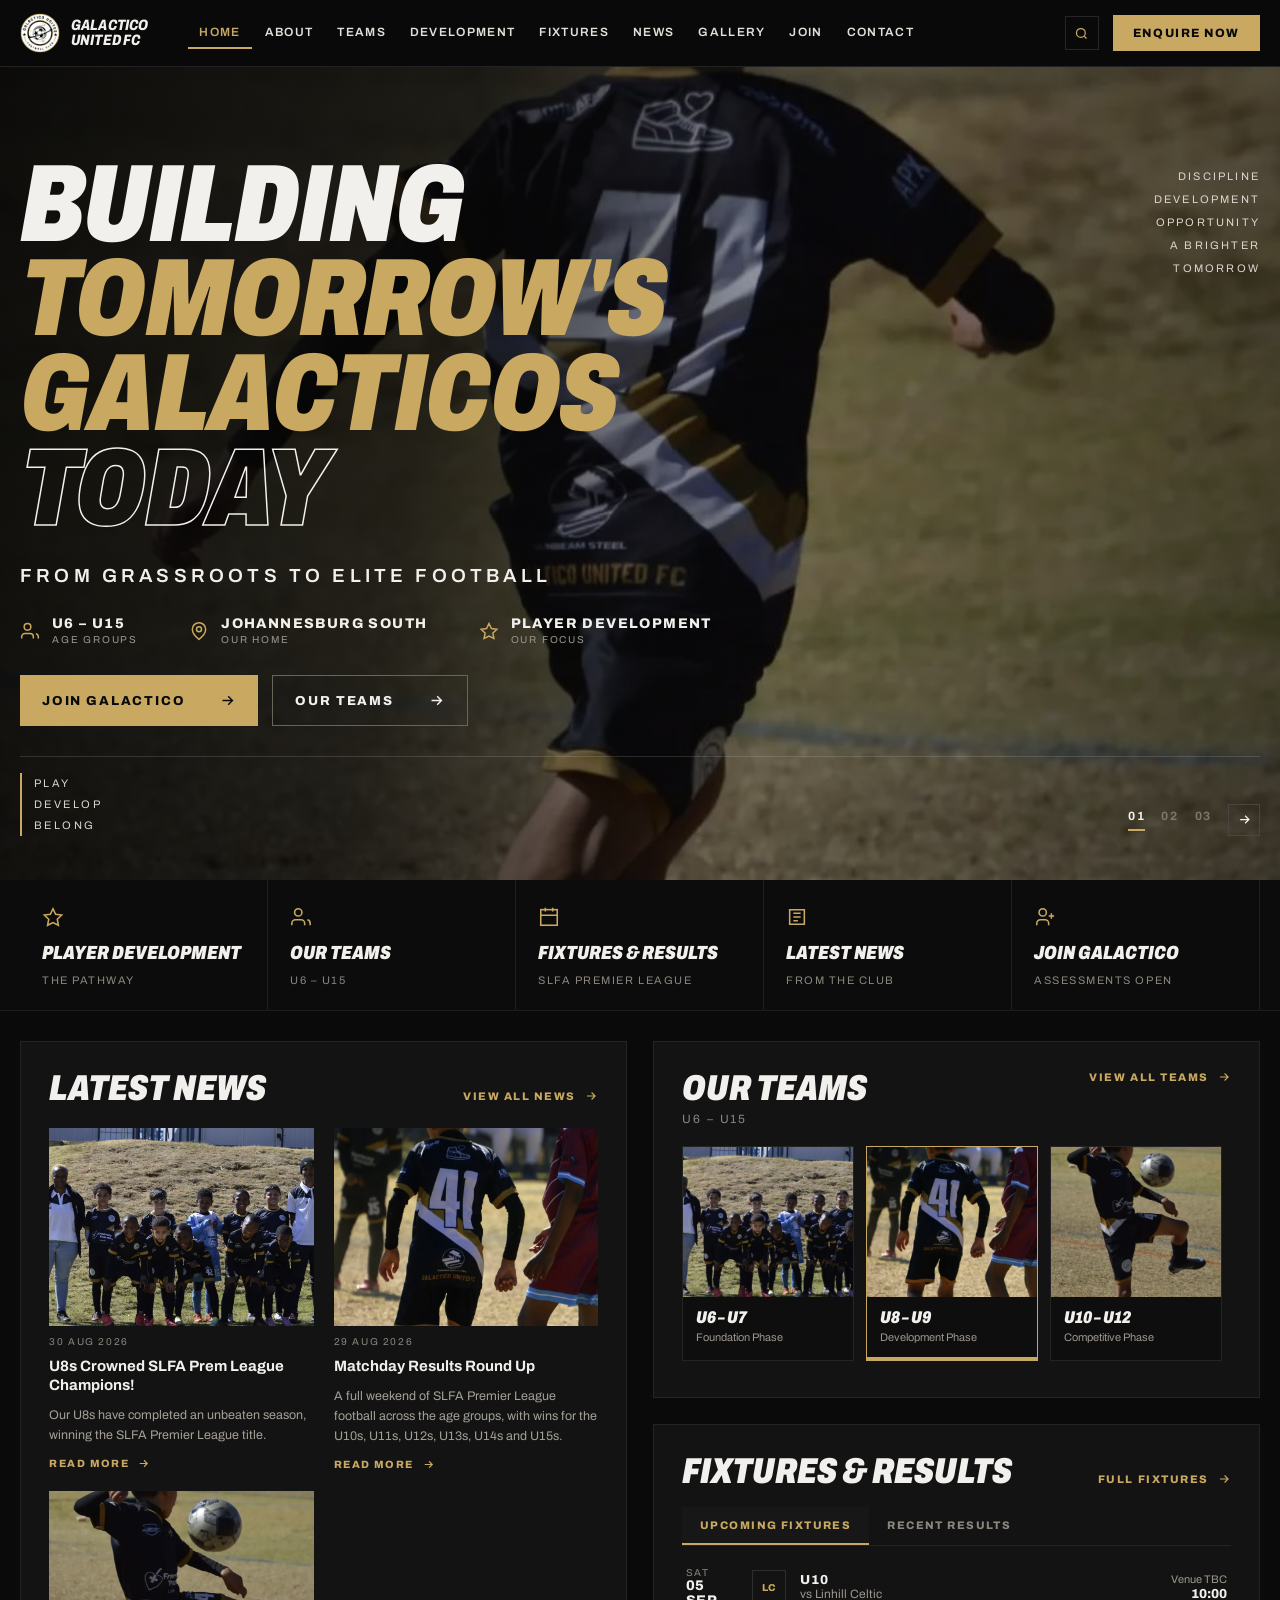
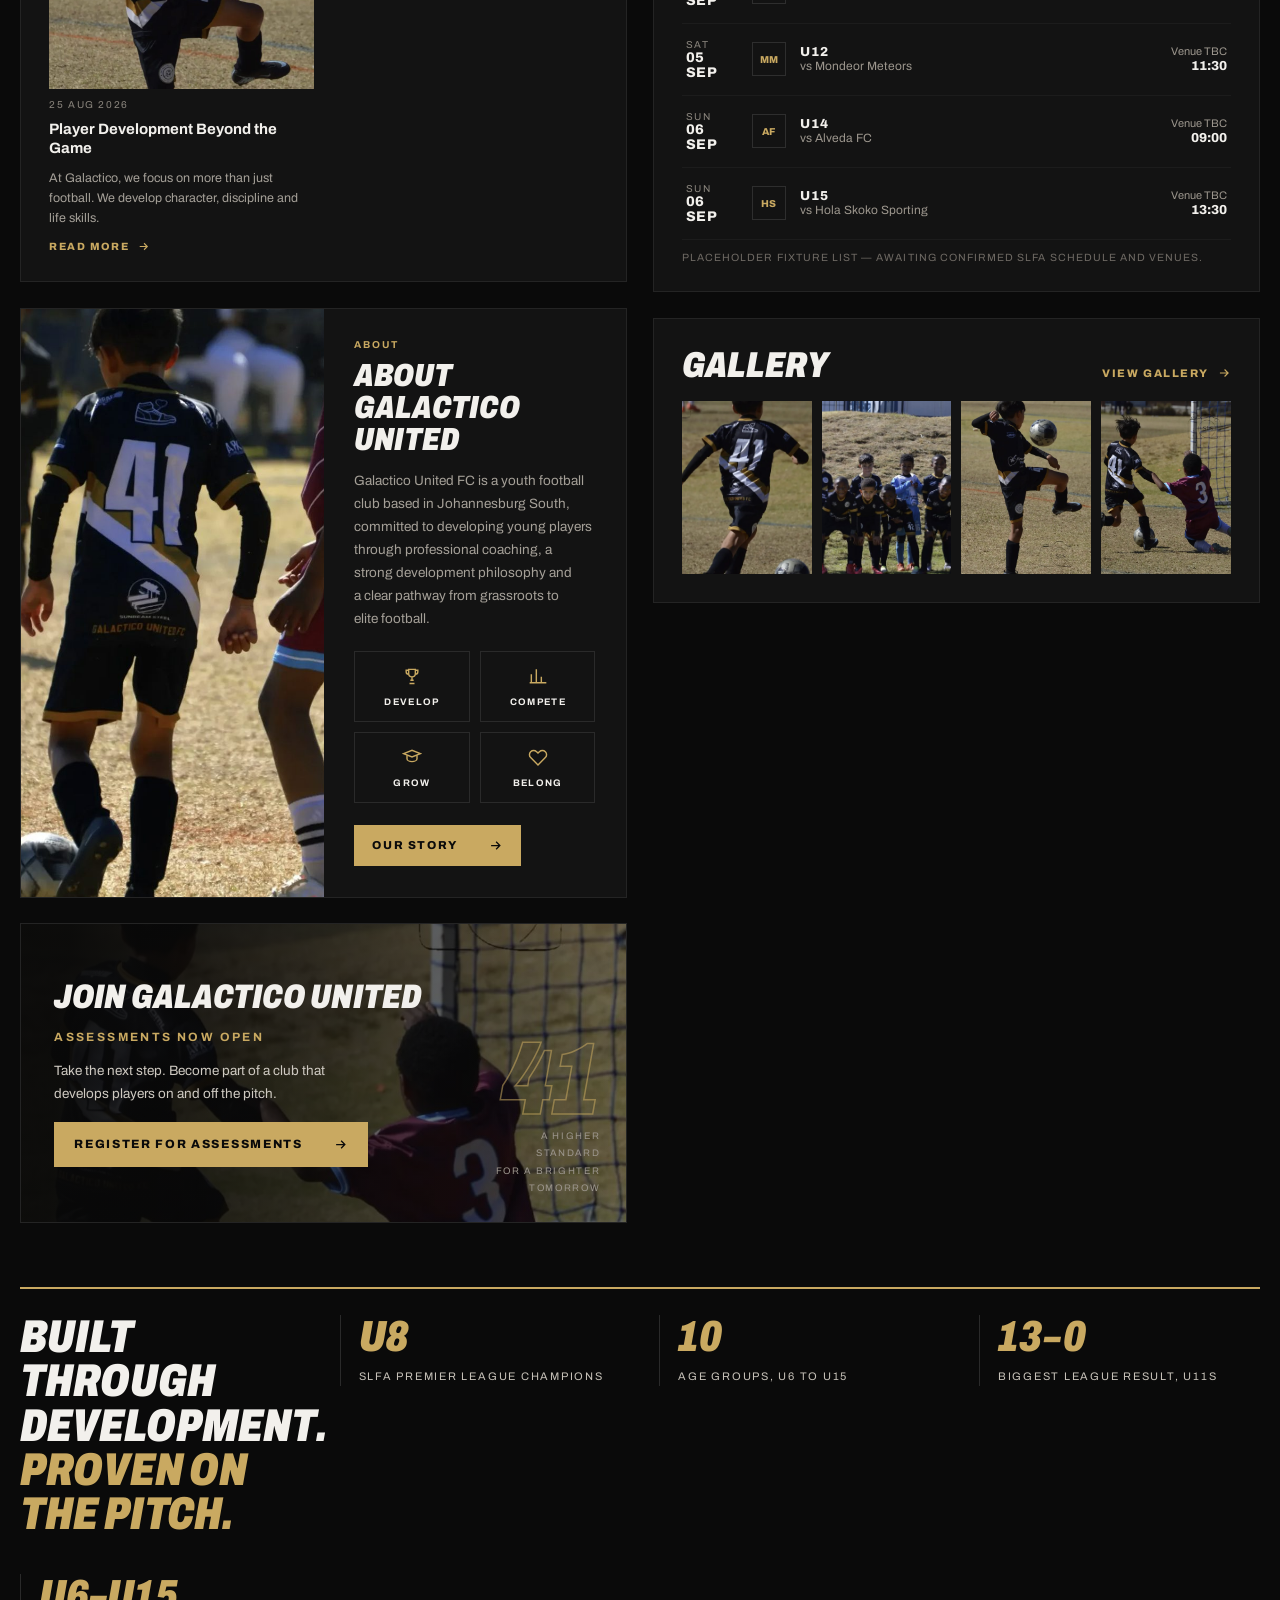
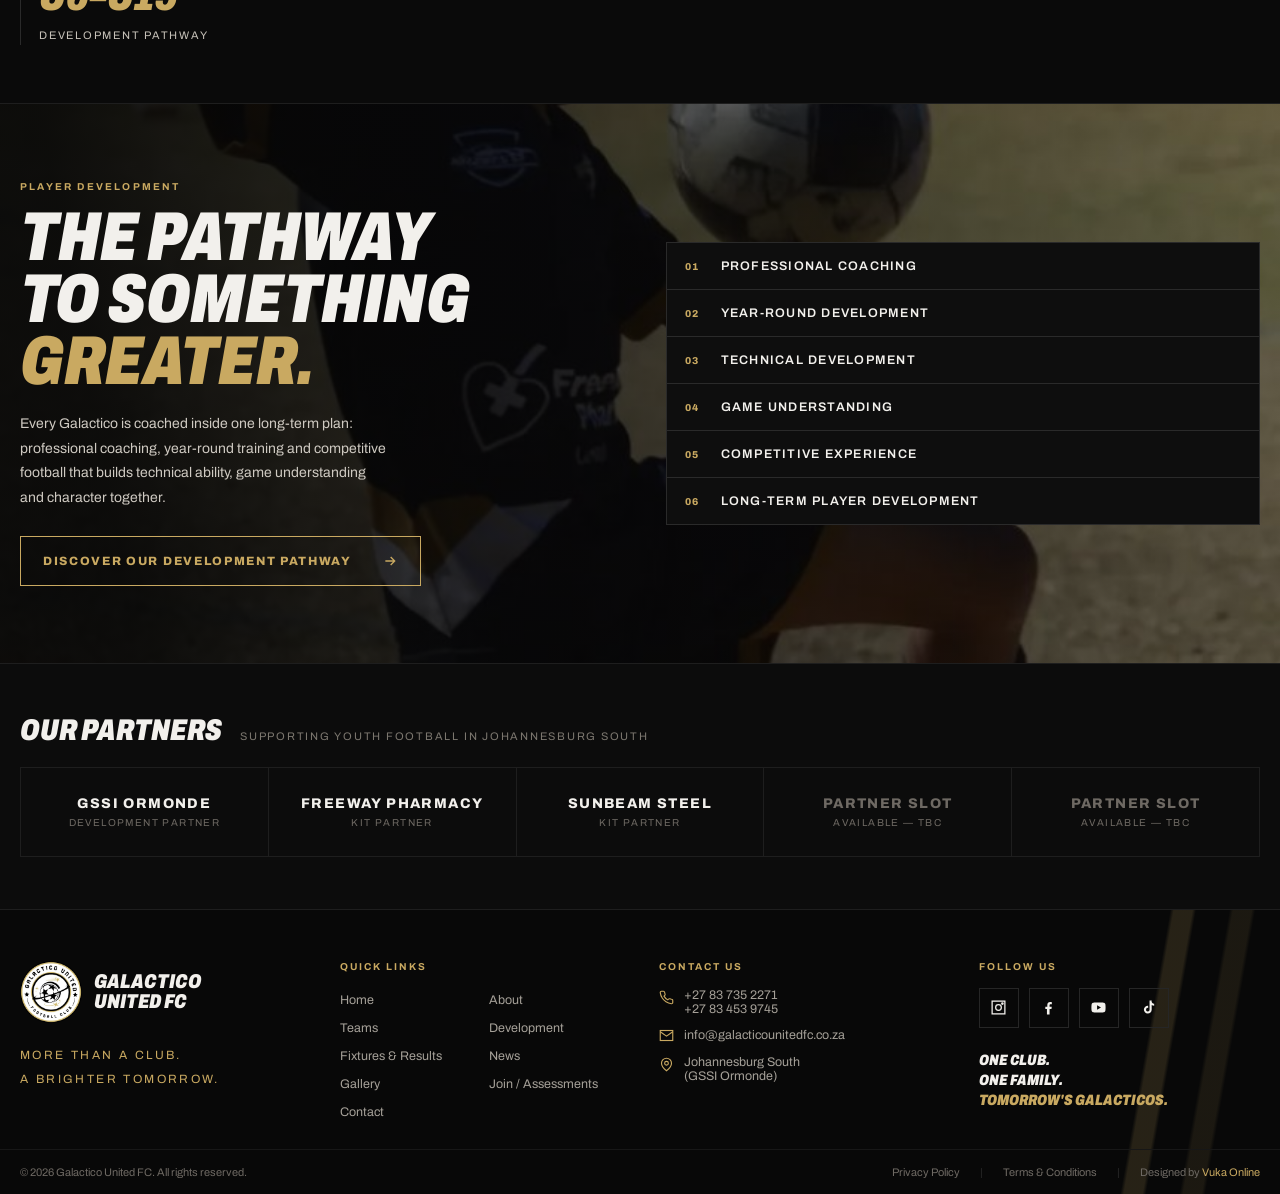
==== index.html @ 10b66dcd "Galactico United FC website — built from the design prototype Static multi-page site (HTML/CSS/JS, n" ====
<!DOCTYPE html>
<html lang="en">
<head>
<meta charset="utf-8">
<meta name="viewport" content="width=device-width, initial-scale=1">
<title>Galactico United FC — Building Tomorrow's Galacticos Today</title>
<meta name="description" content="Galactico United FC is a youth football club in Johannesburg South developing players from U6 to U15 through professional coaching and a clear pathway from grassroots to elite football.">
<link rel="icon" type="image/png" href="assets/crest.png">
<link rel="preconnect" href="https://fonts.googleapis.com">
<link rel="preconnect" href="https://fonts.gstatic.com" crossorigin>
<link href="https://fonts.googleapis.com/css2?family=Archivo:ital,wdth,wght@0,62..125,100..900;1,62..125,100..900&display=swap" rel="stylesheet">
<link rel="stylesheet" href="css/site.css">
</head>
<body data-page="home">

<header class="hdr">
  <div class="hdr-in">
    <a class="brand" href="index.html" aria-label="Galactico United FC — home">
      <img src="assets/crest.png" alt="Galactico United FC crest">
      <div class="brand-word">Galactico<br>United FC</div>
    </a>
    <nav class="nav-desktop" aria-label="Primary">
      <a href="index.html" data-nav="home">HOME</a>
      <a href="about.html" data-nav="about">ABOUT</a>
      <a href="teams.html" data-nav="teams">TEAMS</a>
      <a href="development.html" data-nav="development">DEVELOPMENT</a>
      <a href="fixtures.html" data-nav="fixtures">FIXTURES</a>
      <a href="news.html" data-nav="news">NEWS</a>
      <a href="gallery.html" data-nav="gallery">GALLERY</a>
      <a href="join.html" data-nav="join">JOIN</a>
      <a href="contact.html" data-nav="contact">CONTACT</a>
    </nav>
    <div class="hdr-desktop">
      <button type="button" class="search-btn" id="search-toggle" title="Search" aria-label="Search">
        <svg width="15" height="15" viewBox="0 0 24 24" fill="none" stroke="currentColor" stroke-width="2"><circle cx="11" cy="11" r="7"></circle><path d="m20 20-3.5-3.5"></path></svg>
      </button>
      <a class="btn-enquire" href="join.html">Enquire Now</a>
    </div>
    <div class="hdr-mobile">
      <a class="btn-join-sm" href="join.html">Join</a>
      <button type="button" class="burger" id="menu-open" aria-label="Open menu">
        <svg width="18" height="18" viewBox="0 0 24 24" stroke="currentColor" stroke-width="2" fill="none"><path d="M3 6h18M3 12h18M3 18h18"></path></svg>
      </button>
    </div>
  </div>
</header>

<div class="mmenu" id="mmenu" hidden>
  <div class="mmenu-top">
    <div class="mmenu-brand">
      <img src="assets/crest.png" alt="crest">
      <div>Galactico United FC</div>
    </div>
    <button type="button" class="burger" id="menu-close" aria-label="Close menu">
      <svg width="18" height="18" viewBox="0 0 24 24" stroke="currentColor" stroke-width="2" fill="none"><path d="M18 6 6 18M6 6l12 12"></path></svg>
    </button>
  </div>
  <div class="mmenu-body">
    <a class="mlink" href="index.html" data-nav="home">HOME</a>
    <a class="mlink" href="about.html" data-nav="about">ABOUT</a>
    <a class="mlink" href="teams.html" data-nav="teams">TEAMS</a>
    <a class="mlink" href="development.html" data-nav="development">DEVELOPMENT</a>
    <a class="mlink" href="fixtures.html" data-nav="fixtures">FIXTURES</a>
    <a class="mlink" href="news.html" data-nav="news">NEWS</a>
    <a class="mlink" href="gallery.html" data-nav="gallery">GALLERY</a>
    <a class="mlink" href="join.html" data-nav="join">JOIN</a>
    <a class="mlink" href="contact.html" data-nav="contact">CONTACT</a>
    <div class="mmenu-aud"><div>Parents</div><div>Players</div><div>Partners</div></div>
    <a class="mmenu-cta" href="join.html">Register for assessments</a>
  </div>
</div>

<div class="search-ov" id="search-ov" hidden>
  <div class="search-box">
    <span class="kicker">Search the club</span>
    <input placeholder="Players, teams, fixtures, news…" aria-label="Search the club">
    <div class="note">Prototype — search results are not wired up.</div>
  </div>
</div>

<main>
  <section class="hero">
    <img class="hero-img" data-i="0" src="assets/action-run.jpg" alt="Galactico United player on the ball" style="object-position:60% 40%;opacity:1">
    <img class="hero-img" data-i="1" src="assets/action-goal.jpg" alt="Galactico United player attacking the goal" style="object-position:50% 30%;opacity:0">
    <img class="hero-img" data-i="2" src="assets/action-dribble.jpg" alt="Galactico United player shielding the ball" style="object-position:55% 25%;opacity:0">
    <div class="hero-shade"></div>
    <div class="hero-in">
      <div class="hero-top">
        <h1 class="disp st74 hero-h1">Building<br><span class="gold">Tomorrow's<br>Galacticos</span><br><span class="outline">Today</span></h1>
        <div class="hero-side">Discipline<br>Development<br>Opportunity<br>A brighter<br>tomorrow</div>
      </div>
      <div class="hero-tag">From grassroots to elite football</div>
      <div class="hero-stats">
        <div class="hero-stat">
          <svg width="20" height="20" viewBox="0 0 24 24" fill="none" stroke="#C9A961" stroke-width="1.8"><path d="M16 21v-2a4 4 0 0 0-4-4H6a4 4 0 0 0-4 4v2"></path><circle cx="9" cy="7" r="4"></circle><path d="M22 21v-2a4 4 0 0 0-3-3.87"></path></svg>
          <div><b>U6 – U15</b><small>Age groups</small></div>
        </div>
        <div class="hero-stat">
          <svg width="20" height="20" viewBox="0 0 24 24" fill="none" stroke="#C9A961" stroke-width="1.8"><path d="M20 10c0 6-8 12-8 12s-8-6-8-12a8 8 0 0 1 16 0Z"></path><circle cx="12" cy="10" r="3"></circle></svg>
          <div><b>Johannesburg South</b><small>Our home</small></div>
        </div>
        <div class="hero-stat">
          <svg width="20" height="20" viewBox="0 0 24 24" fill="none" stroke="#C9A961" stroke-width="1.8"><path d="m12 3 2.9 6 6.6.9-4.8 4.6 1.2 6.5L12 18l-5.9 3 1.2-6.5L2.5 9.9 9.1 9 12 3Z"></path></svg>
          <div><b>Player development</b><small>Our focus</small></div>
        </div>
      </div>
      <div class="hero-ctas">
        <a class="btn btn-gold" href="join.html">Join Galactico<svg class="arrow" width="17" height="17" viewBox="0 0 24 24" stroke="currentColor" stroke-width="2" fill="none"><path d="M5 12h14M13 6l6 6-6 6"></path></svg></a>
        <a class="btn btn-line-hero" href="teams.html">Our Teams<svg class="arrow" width="17" height="17" viewBox="0 0 24 24" stroke="currentColor" stroke-width="2" fill="none"><path d="M5 12h14M13 6l6 6-6 6"></path></svg></a>
      </div>
      <div class="hero-foot">
        <div class="hero-pdb">Play<br>Develop<br>Belong</div>
        <div class="hero-dots">
          <button type="button" class="slide-dot on" data-i="0">01</button>
          <button type="button" class="slide-dot" data-i="1">02</button>
          <button type="button" class="slide-dot" data-i="2">03</button>
          <button type="button" class="slide-next" id="slide-next" aria-label="Next slide">
            <svg width="15" height="15" viewBox="0 0 24 24" stroke="currentColor" stroke-width="2" fill="none"><path d="M5 12h14M13 6l6 6-6 6"></path></svg>
          </button>
        </div>
      </div>
    </div>
  </section>

  <section class="tiles">
    <div class="tiles-in">
      <a class="tile" href="development.html"><div class="ic"><svg width="22" height="22" viewBox="0 0 24 24" fill="none" stroke="currentColor" stroke-width="1.7"><path d="m12 3 2.9 6 6.6.9-4.8 4.6 1.2 6.5L12 18l-5.9 3 1.2-6.5L2.5 9.9 9.1 9 12 3Z"></path></svg></div><div class="t">Player Development</div><div class="s">The pathway</div></a>
      <a class="tile" href="teams.html"><div class="ic"><svg width="22" height="22" viewBox="0 0 24 24" fill="none" stroke="currentColor" stroke-width="1.7"><path d="M16 21v-2a4 4 0 0 0-4-4H6a4 4 0 0 0-4 4v2"></path><circle cx="9" cy="7" r="4"></circle><path d="M22 21v-2a4 4 0 0 0-3-3.87"></path></svg></div><div class="t">Our Teams</div><div class="s">U6 – U15</div></a>
      <a class="tile" href="fixtures.html"><div class="ic"><svg width="22" height="22" viewBox="0 0 24 24" fill="none" stroke="currentColor" stroke-width="1.7"><rect x="3" y="4" width="18" height="17"></rect><path d="M3 10h18M8 2v4M16 2v4"></path></svg></div><div class="t">Fixtures &amp; Results</div><div class="s">SLFA Premier League</div></a>
      <a class="tile" href="news.html"><div class="ic"><svg width="22" height="22" viewBox="0 0 24 24" fill="none" stroke="currentColor" stroke-width="1.7"><path d="M4 4h16v16H4zM8 8h8M8 12h8M8 16h5"></path></svg></div><div class="t">Latest News</div><div class="s">From the club</div></a>
      <a class="tile" href="join.html"><div class="ic"><svg width="22" height="22" viewBox="0 0 24 24" fill="none" stroke="currentColor" stroke-width="1.7"><path d="M16 21v-2a4 4 0 0 0-4-4H7a4 4 0 0 0-4 4v2"></path><circle cx="9.5" cy="7" r="4"></circle><path d="M19 8v6M22 11h-6"></path></svg></div><div class="t">Join Galactico</div><div class="s">Assessments open</div></a>
    </div>
  </section>

  <section class="home-grid">
    <div class="home-col">
      <div class="panel panel-pad">
        <div class="panel-head">
          <h2 class="disp st76 h2-panel">Latest News</h2>
          <a class="more" href="news.html">View all news<svg class="arrow" width="14" height="14" viewBox="0 0 24 24" stroke="currentColor" stroke-width="2" fill="none"><path d="M5 12h14M13 6l6 6-6 6"></path></svg></a>
        </div>
        <div class="news-mini" id="home-news"></div>
      </div>

      <div class="panel about-block">
        <div class="about-img"><img class="cover" src="assets/action-dribble.jpg" alt="Galactico United kit detail" style="object-position:52% 30%"></div>
        <div class="about-body">
          <span class="kicker">About</span>
          <h2 class="disp st76">About Galactico United</h2>
          <p>Galactico United FC is a youth football club based in Johannesburg South, committed to developing young players through professional coaching, a strong development philosophy and a clear pathway from grassroots to elite football.</p>
          <div class="values4">
            <div class="val"><div class="ic"><svg width="20" height="20" viewBox="0 0 24 24" fill="none" stroke="currentColor" stroke-width="1.7"><path d="M8 4h8v5a4 4 0 0 1-8 0V4ZM8 5H5v2a3 3 0 0 0 3 3M16 5h3v2a3 3 0 0 1-3 3M10 17h4M9 21h6M12 13v4"></path></svg></div><div class="l">Develop</div></div>
            <div class="val"><div class="ic"><svg width="20" height="20" viewBox="0 0 24 24" fill="none" stroke="currentColor" stroke-width="1.7"><path d="M4 20V10M10 20V4M16 20v-7M22 20H2"></path></svg></div><div class="l">Compete</div></div>
            <div class="val"><div class="ic"><svg width="20" height="20" viewBox="0 0 24 24" fill="none" stroke="currentColor" stroke-width="1.7"><path d="m2 8 10-4 10 4-10 4L2 8Z"></path><path d="M6 10v4c0 2 3 3.5 6 3.5s6-1.5 6-3.5v-4"></path></svg></div><div class="l">Grow</div></div>
            <div class="val"><div class="ic"><svg width="20" height="20" viewBox="0 0 24 24" fill="none" stroke="currentColor" stroke-width="1.7"><path d="M20.8 5.6a5 5 0 0 0-7.1 0L12 7.3l-1.7-1.7a5 5 0 0 0-7.1 7.1L12 21.5l8.8-8.8a5 5 0 0 0 0-7.1Z"></path></svg></div><div class="l">Belong</div></div>
          </div>
          <a class="btn btn-inline btn-gold btn-story" href="about.html">Our Story<svg class="arrow" width="15" height="15" viewBox="0 0 24 24" stroke="currentColor" stroke-width="2" fill="none"><path d="M5 12h14M13 6l6 6-6 6"></path></svg></a>
        </div>
      </div>

      <div class="join-banner">
        <img class="hero-img" src="assets/action-goal.jpg" alt="Galactico United player attacking" style="object-position:70% 30%">
        <div class="join-shade"></div>
        <div class="join-body">
          <h2 class="disp st76">Join Galactico United</h2>
          <div class="open">Assessments now open</div>
          <p>Take the next step. Become part of a club that develops players on and off the pitch.</p>
          <a class="btn btn-gold" href="join.html">Register for assessments<svg class="arrow" width="15" height="15" viewBox="0 0 24 24" stroke="currentColor" stroke-width="2" fill="none"><path d="M5 12h14M13 6l6 6-6 6"></path></svg></a>
        </div>
        <div class="join-41">
          <div class="n">41</div>
          <div class="s">A higher<br>standard<br>for a brighter<br>tomorrow</div>
        </div>
      </div>
    </div>

    <div class="home-col">
      <div class="panel panel-pad">
        <div class="panel-head top">
          <div>
            <h2 class="disp st76 h2-panel">Our Teams</h2>
            <div class="panel-sub">U6 – U15</div>
          </div>
          <a class="more" href="teams.html">View all teams<svg class="arrow" width="14" height="14" viewBox="0 0 24 24" stroke="currentColor" stroke-width="2" fill="none"><path d="M5 12h14M13 6l6 6-6 6"></path></svg></a>
        </div>
        <div class="phases" id="home-phases"></div>
      </div>

      <div class="panel panel-pad">
        <div class="panel-head m18">
          <h2 class="disp st76 h2-panel">Fixtures &amp; Results</h2>
          <a class="more" href="fixtures.html">Full fixtures<svg class="arrow" width="14" height="14" viewBox="0 0 24 24" stroke="currentColor" stroke-width="2" fill="none"><path d="M5 12h14M13 6l6 6-6 6"></path></svg></a>
        </div>
        <div class="htabs">
          <button type="button" class="htab on" data-tab="fixtures">Upcoming Fixtures</button>
          <button type="button" class="htab" data-tab="results">Recent Results</button>
        </div>
        <div id="home-matches"></div>
        <div class="hm-note" id="home-note"></div>
      </div>

      <div class="panel panel-pad">
        <div class="panel-head m18">
          <h2 class="disp st76 h2-panel">Gallery</h2>
          <a class="more" href="gallery.html">View gallery<svg class="arrow" width="14" height="14" viewBox="0 0 24 24" stroke="currentColor" stroke-width="2" fill="none"><path d="M5 12h14M13 6l6 6-6 6"></path></svg></a>
        </div>
        <div class="hgal" id="home-gallery"></div>
      </div>
    </div>
  </section>

  <section class="stats-sec">
    <div class="stats">
      <h2 class="disp st74">Built through development.<br><span class="gold">Proven on the pitch.</span></h2>
      <div class="stat"><div class="big">U8</div><div class="l">SLFA Premier League Champions</div></div>
      <div class="stat"><div class="big">10</div><div class="l">Age groups, U6 to U15</div></div>
      <div class="stat"><div class="big">13–0</div><div class="l">Biggest league result, U11s</div></div>
      <div class="stat"><div class="big">U6–U15</div><div class="l">Development pathway</div></div>
    </div>
  </section>

  <section class="path-sec">
    <img class="hero-img" src="assets/action-juggle.jpg" alt="Galactico United player in training" style="object-position:50% 25%">
    <div class="path-shade"></div>
    <div class="path-in">
      <div>
        <span class="kicker">Player development</span>
        <h2 class="disp st74">The pathway<br>to something<br><span class="gold">greater.</span></h2>
        <p>Every Galactico is coached inside one long-term plan: professional coaching, year-round training and competitive football that builds technical ability, game understanding and character together.</p>
        <a class="btn btn-inline btn-line-gold" href="development.html">Discover our development pathway<svg class="arrow" width="16" height="16" viewBox="0 0 24 24" stroke="currentColor" stroke-width="2" fill="none"><path d="M5 12h14M13 6l6 6-6 6"></path></svg></a>
      </div>
      <div class="pillars">
        <div class="pillar"><div class="n">01</div><div class="l">Professional coaching</div></div>
        <div class="pillar"><div class="n">02</div><div class="l">Year-round development</div></div>
        <div class="pillar"><div class="n">03</div><div class="l">Technical development</div></div>
        <div class="pillar"><div class="n">04</div><div class="l">Game understanding</div></div>
        <div class="pillar"><div class="n">05</div><div class="l">Competitive experience</div></div>
        <div class="pillar"><div class="n">06</div><div class="l">Long-term player development</div></div>
      </div>
    </div>
  </section>

  <section class="band">
    <div class="partners-in">
      <div class="partners-head">
        <h2 class="disp st76">Our Partners</h2>
        <div>Supporting youth football in Johannesburg South</div>
      </div>
      <div class="partners">
        <div class="partner"><div class="n">GSSI Ormonde</div><div class="r">Development partner</div></div>
        <div class="partner"><div class="n">Freeway Pharmacy</div><div class="r">Kit partner</div></div>
        <div class="partner"><div class="n">Sunbeam Steel</div><div class="r">Kit partner</div></div>
        <div class="partner tbc"><div class="n">Partner slot</div><div class="r">Available — TBC</div></div>
        <div class="partner tbc"><div class="n">Partner slot</div><div class="r">Available — TBC</div></div>
      </div>
    </div>
  </section>
</main>

<footer class="foot">
  <div class="foot-stripe"></div>
  <div class="foot-in">
    <div>
      <a class="foot-brand" href="index.html">
        <img src="assets/crest.png" alt="Galactico United FC crest">
        <div>Galactico<br>United FC</div>
      </a>
      <div class="foot-tag">More than a club.<br>A brighter tomorrow.</div>
    </div>
    <div>
      <div class="foot-h">Quick links</div>
      <div class="foot-links">
        <a href="index.html">Home</a>
        <a href="about.html">About</a>
        <a href="teams.html">Teams</a>
        <a href="development.html">Development</a>
        <a href="fixtures.html">Fixtures & Results</a>
        <a href="news.html">News</a>
        <a href="gallery.html">Gallery</a>
        <a href="join.html">Join / Assessments</a>
        <a href="contact.html">Contact</a>
      </div>
    </div>
    <div>
      <div class="foot-h">Contact us</div>
      <div class="foot-contact">
        <div><svg width="15" height="15" viewBox="0 0 24 24" fill="none" stroke="#C9A961" stroke-width="1.8"><path d="M22 16.9v3a2 2 0 0 1-2.2 2 19.8 19.8 0 0 1-8.6-3 19.5 19.5 0 0 1-6-6A19.8 19.8 0 0 1 2 4.2 2 2 0 0 1 4 2h3a2 2 0 0 1 2 1.7c.1 1 .4 1.9.7 2.8a2 2 0 0 1-.5 2.1L8 9.8a16 16 0 0 0 6 6l1.2-1.2a2 2 0 0 1 2.1-.5c.9.4 1.8.6 2.8.7A2 2 0 0 1 22 16.9Z"></path></svg><div><a href="tel:+27837352271">+27 83 735 2271</a><br><a href="tel:+27834539745">+27 83 453 9745</a></div></div>
        <div class="c"><svg width="15" height="15" viewBox="0 0 24 24" fill="none" stroke="#C9A961" stroke-width="1.8"><rect x="2" y="4" width="20" height="16"></rect><path d="m2 6 10 7 10-7"></path></svg><a href="mailto:info@galacticounitedfc.co.za">info@galacticounitedfc.co.za</a></div>
        <div><svg width="15" height="15" viewBox="0 0 24 24" fill="none" stroke="#C9A961" stroke-width="1.8"><path d="M20 10c0 6-8 12-8 12s-8-6-8-12a8 8 0 0 1 16 0Z"></path><circle cx="12" cy="10" r="3"></circle></svg><div>Johannesburg South<br>(GSSI Ormonde)</div></div>
      </div>
    </div>
    <div>
      <div class="foot-h">Follow us</div>
      <div class="foot-social">
        <a class="sq" href="#" aria-label="Instagram"><svg width="17" height="17" viewBox="0 0 24 24" fill="none" stroke="currentColor" stroke-width="1.8"><rect x="3" y="3" width="18" height="18"></rect><circle cx="12" cy="12" r="4"></circle><circle cx="17.5" cy="6.5" r="1"></circle></svg></a>
        <a class="sq" href="#" aria-label="Facebook"><svg width="17" height="17" viewBox="0 0 24 24" fill="currentColor"><path d="M13.5 22v-8h2.7l.4-3.1h-3.1V8.8c0-.9.3-1.5 1.6-1.5h1.6V4.5c-.3 0-1.3-.1-2.4-.1-2.4 0-4 1.5-4 4.2v2.3H7.5V14h2.3v8h3.7Z"></path></svg></a>
        <a class="sq" href="#" aria-label="YouTube"><svg width="17" height="17" viewBox="0 0 24 24" fill="currentColor"><path d="M21.6 7.2a2.6 2.6 0 0 0-1.8-1.8C18.2 5 12 5 12 5s-6.2 0-7.8.4A2.6 2.6 0 0 0 2.4 7.2C2 8.8 2 12 2 12s0 3.2.4 4.8a2.6 2.6 0 0 0 1.8 1.8C5.8 19 12 19 12 19s6.2 0 7.8-.4a2.6 2.6 0 0 0 1.8-1.8C22 15.2 22 12 22 12s0-3.2-.4-4.8ZM10 15.2V8.8L15.5 12 10 15.2Z"></path></svg></a>
        <a class="sq" href="#" aria-label="TikTok"><svg width="17" height="17" viewBox="0 0 24 24" fill="currentColor"><path d="M16.5 2h-3v13a2.5 2.5 0 1 1-2-2.4V9.5a5.5 5.5 0 1 0 5 5.5V8.6a6 6 0 0 0 3.5 1.1V6.6A3.6 3.6 0 0 1 16.5 2Z"></path></svg></a>
      </div>
      <div class="foot-motto">One club.<br>One family.<br><span class="gold">Tomorrow's galacticos.</span></div>
    </div>
  </div>
  <div class="foot-bar">
    <div class="foot-bar-in">
      <div>© 2026 Galactico United FC. All rights reserved.</div>
      <div class="foot-bar-links">
        <a href="#">Privacy Policy</a><span class="sep">|</span><a href="#">Terms &amp; Conditions</a><span class="sep">|</span><div>Designed by <span class="gold">Vuka Online</span></div>
      </div>
    </div>
  </div>
</footer>

<div class="lb" id="lb" hidden>
  <img id="lb-img" src="" alt="">
  <div class="lb-ctl">
    <button type="button" id="lb-prev" aria-label="Previous image"><svg width="16" height="16" viewBox="0 0 24 24" stroke="currentColor" stroke-width="2" fill="none"><path d="M19 12H5M11 6l-6 6 6 6"></path></svg></button>
    <div class="lb-cap" id="lb-cap"></div>
    <button type="button" id="lb-next" aria-label="Next image"><svg width="16" height="16" viewBox="0 0 24 24" stroke="currentColor" stroke-width="2" fill="none"><path d="M5 12h14M13 6l6 6-6 6"></path></svg></button>
  </div>
</div>

<script src="js/data.js"></script>
<script src="js/site.js"></script>
</body>
</html>
---- css/site.css ----
/* Galactico United FC — site stylesheet. Values carried 1:1 from the design prototype. */

/* ── Base ─────────────────────────────────────────────────────────────── */
html,body{margin:0;padding:0;background:#0A0A0A}
body{font-family:Archivo,sans-serif;-webkit-font-smoothing:antialiased;color:#F2F0EC;min-height:100vh}
*{box-sizing:border-box}
:where(a){color:#C9A961;text-decoration:none}
:where(a:hover){color:#E3CB92}
::selection{background:#C9A961;color:#0A0A0A}
:focus-visible{outline:2px solid #C9A961;outline-offset:2px}
input,textarea,select,button{font-family:Archivo,sans-serif}
button{border:0;background:none;padding:0;margin:0;color:inherit;font:inherit;cursor:pointer;text-align:inherit}
[hidden]{display:none!important}
@keyframes gufcFade{from{opacity:0;transform:translateY(10px)}to{opacity:1;transform:none}}

/* ── Utilities ────────────────────────────────────────────────────────── */
.disp{margin:0;font-weight:900;font-style:italic;text-transform:uppercase}
.st74{font-stretch:74%}.st76{font-stretch:76%}.st78{font-stretch:78%}
.gold{color:#C9A961}
.kicker{font-size:10px;letter-spacing:.22em;text-transform:uppercase;color:#C9A961;font-weight:700}
.kicker-20{letter-spacing:.2em}.kicker-18{letter-spacing:.18em}
.sub{font-size:12px;letter-spacing:.2em;text-transform:uppercase;color:#8A857D}
.panel{background:#131313;border:1px solid #242424}
.grid-lines{display:grid;gap:1px;background:#242424;border:1px solid #242424}
.copy{font-size:14.5px;line-height:1.8;color:#B9B4AC;text-wrap:pretty}
.cover{width:100%;height:100%;object-fit:cover}
.hero-img{position:absolute;inset:0;width:100%;height:100%;object-fit:cover}
.arrow{flex:none}

/* Buttons */
.btn{display:flex;align-items:center;cursor:pointer;text-transform:uppercase;font-weight:800;letter-spacing:.14em;font-size:12px;padding:16px 22px;gap:34px}
.btn-inline{display:inline-flex}
.btn-gold{background:#C9A961;color:#0A0A0A}
.btn-gold:hover{background:#E3CB92;color:#0A0A0A}
.btn-line-gold{border:1px solid #C9A961;color:#C9A961}
.btn-line-gold:hover{background:#C9A961;color:#0A0A0A}
.btn-line{border:1px solid #3A3A3A;color:#E4E0D9}
.btn-line:hover{border-color:#C9A961;color:#C9A961}
.btn-line-hero{border:1px solid #6A6459;color:#F2F0EC}
.btn-line-hero:hover{border-color:#C9A961;color:#C9A961}
.more{display:flex;align-items:center;gap:8px;color:#C9A961;font-size:11px;font-weight:800;letter-spacing:.14em;text-transform:uppercase;cursor:pointer}
.more:hover{color:#C9A961}

/* Pills / tabs */
.pill{padding:11px 18px;border:1px solid #2A2A2A;background:transparent;color:#C6C1B8;font-size:11px;font-weight:800;letter-spacing:.13em;text-transform:uppercase;cursor:pointer}
.pill.on{background:#C9A961;border-color:#C9A961;color:#0A0A0A}
.pill-team{flex:0 0 auto;padding:10px 18px;font-size:12px;letter-spacing:.12em}
.pill-lg{padding:13px 26px;font-size:12px}
.htab{padding:12px 18px;font-size:11px;font-weight:800;letter-spacing:.13em;text-transform:uppercase;cursor:pointer;border-bottom:2px solid transparent;color:#8A857D;background:transparent}
.htab.on{border-bottom-color:#C9A961;color:#C9A961;background:#171717}

/* Hover helpers */
.zoom{--z:1.06}
.zoom img{transition:transform .5s ease}
.zoom:hover img{transform:scale(var(--z))}
.zoom-b img{transition:transform .5s ease,filter .4s ease}
.zoom-b:hover img{filter:brightness(1.1)}
.sq{display:grid;place-items:center;border:1px solid #262626;color:#C6C1B8;cursor:pointer}
.sq:hover{border-color:#C9A961;color:#C9A961}

/* Forms */
.lbl{display:block}
.lbl span{display:block;font-size:10px;letter-spacing:.16em;text-transform:uppercase;color:#C6C1B8;margin-bottom:8px}
.inp{width:100%;background:#0A0A0A;border:1px solid #2A2A2A;color:#F2F0EC;padding:14px;font-size:14px;outline:none}
.inp[type=date]{padding:13px}
textarea.inp{resize:vertical}
.form-grid{display:grid;grid-template-columns:repeat(auto-fit,minmax(200px,1fr));gap:16px}
.lbl-full{display:block;margin-top:16px}
.form-note{margin-top:16px;font-size:11px;color:#6E6963}
.sel-filter{background:#0E0E0E;border:1px solid #2A2A2A;color:#C6C1B8;padding:13px 14px;font-size:11px;letter-spacing:.12em;text-transform:uppercase;outline:none}

/* ── Header ───────────────────────────────────────────────────────────── */
.hdr{position:sticky;top:0;z-index:60;background:rgba(10,10,10,.92);backdrop-filter:blur(14px);border-bottom:1px solid #222}
.hdr-in{max-width:1480px;margin:0 auto;padding:0 20px;display:flex;align-items:center;gap:26px;height:66px}
.brand{display:flex;align-items:center;gap:11px;cursor:pointer;flex:none;color:#F2F0EC}
.brand:hover{color:#F2F0EC}
.brand img{width:40px;height:40px;display:block}
.brand-word{font-weight:800;font-style:italic;font-stretch:80%;text-transform:uppercase;font-size:15px;line-height:.98;letter-spacing:.01em}
.nav-desktop{display:none;align-items:center;gap:2px;margin-left:14px}
.nav-desktop a{padding:8px 11px;font-size:12px;font-weight:600;letter-spacing:.11em;text-transform:uppercase;cursor:pointer;border-bottom:2px solid transparent;color:#E4E0D9}
.nav-desktop a:hover{color:#E4E0D9}
.nav-desktop a.on{border-bottom-color:#C9A961;color:#C9A961}
.hdr-desktop{display:none;margin-left:auto;align-items:center;gap:14px}
.search-btn{width:34px;height:34px;display:grid;place-items:center;cursor:pointer;border:1px solid #262626;color:#C9A961}
.search-btn:hover{border-color:#C9A961;color:#E3CB92}
.btn-enquire{white-space:nowrap;background:#C9A961;color:#0A0A0A;padding:11px 20px;font-size:12px;font-weight:800;letter-spacing:.13em;text-transform:uppercase;cursor:pointer}
.btn-enquire:hover{background:#E3CB92;color:#0A0A0A}
.hdr-mobile{margin-left:auto;display:flex;align-items:center;gap:12px}
.btn-join-sm{background:#C9A961;color:#0A0A0A;padding:9px 14px;font-size:11px;font-weight:800;letter-spacing:.12em;text-transform:uppercase;cursor:pointer}
.btn-join-sm:hover{color:#0A0A0A}
.burger{width:38px;height:38px;display:grid;place-items:center;border:1px solid #262626;cursor:pointer;color:#F2F0EC}
@media (min-width:960px){
  .nav-desktop{display:flex}
  .hdr-desktop{display:flex}
  .hdr-mobile{display:none}
}

/* Mobile menu */
.mmenu{position:fixed;inset:0;z-index:90;background:#0A0A0A;display:flex;flex-direction:column;animation:gufcFade .22s ease}
.mmenu-top{display:flex;align-items:center;justify-content:space-between;height:66px;padding:0 20px;border-bottom:1px solid #222}
.mmenu-brand{display:flex;align-items:center;gap:11px}
.mmenu-brand img{width:36px;height:36px}
.mmenu-brand div{font-weight:800;font-style:italic;font-stretch:80%;text-transform:uppercase;font-size:14px;line-height:1}
.mmenu-body{flex:1;overflow:auto;padding:8px 20px 28px}
.mlink{display:block;padding:18px 0;border-bottom:1px solid #1C1C1C;font-weight:900;font-style:italic;font-stretch:78%;text-transform:uppercase;font-size:28px;cursor:pointer;color:#E4E0D9}
.mlink:hover{color:#E4E0D9}
.mlink.on{color:#C9A961}
.mmenu-aud{display:flex;gap:18px;margin-top:26px;font-size:11px;letter-spacing:.16em;text-transform:uppercase;color:#8A857D}
.mmenu-cta{display:block;margin-top:26px;background:#C9A961;color:#0A0A0A;padding:16px 20px;font-size:13px;font-weight:800;letter-spacing:.14em;text-transform:uppercase;cursor:pointer}
.mmenu-cta:hover{color:#0A0A0A}

/* Search overlay */
.search-ov{position:fixed;inset:0;z-index:95;background:rgba(5,5,5,.88);padding:14vh 20px 0}
.search-box{max-width:720px;margin:0 auto;background:#111;border:1px solid #2A2A2A;padding:22px}
.search-box .kicker{font-size:11px;letter-spacing:.18em;margin-bottom:12px;display:block}
.search-box input{width:100%;background:#0A0A0A;border:1px solid #2A2A2A;color:#F2F0EC;padding:14px;font-size:15px;outline:none}
.search-box .note{margin-top:14px;font-size:12px;color:#7C776F}

/* ── Footer ───────────────────────────────────────────────────────────── */
.foot{border-top:1px solid #1E1E1E;background:#080808;position:relative;overflow:hidden}
.foot-stripe{position:absolute;right:-40px;top:0;bottom:0;width:320px;background:linear-gradient(100deg,transparent 0%,transparent 46%,rgba(201,169,97,.16) 47%,rgba(201,169,97,.16) 52%,transparent 53%,transparent 62%,rgba(201,169,97,.1) 63%,rgba(201,169,97,.1) 68%,transparent 69%)}
.foot-in{position:relative;max-width:1480px;margin:0 auto;padding:clamp(34px,4vw,58px) 20px clamp(18px,2vw,26px);display:grid;grid-template-columns:repeat(auto-fit,minmax(230px,1fr));gap:clamp(24px,3vw,44px)}
.foot-brand{display:flex;align-items:center;gap:12px;color:#F2F0EC}
.foot-brand:hover{color:#F2F0EC}
.foot-brand img{width:62px;height:62px}
.foot-brand div{font-weight:900;font-style:italic;font-stretch:78%;text-transform:uppercase;font-size:20px;line-height:.98}
.foot-tag{margin-top:20px;font-size:12px;letter-spacing:.2em;text-transform:uppercase;line-height:2;color:#C9A961}
.foot-h{font-size:10px;letter-spacing:.2em;text-transform:uppercase;color:#C9A961;font-weight:700;margin-bottom:16px}
.foot-links{display:grid;grid-template-columns:repeat(auto-fit,minmax(96px,1fr));gap:4px 18px}
.foot-links a{font-size:12.5px;color:#A5A098;padding:5px 0;cursor:pointer;display:block}
.foot-links a:hover{color:#C9A961}
.foot-contact{display:flex;flex-direction:column;gap:12px;font-size:12.5px;color:#A5A098}
.foot-contact>div{display:flex;gap:10px;align-items:flex-start}
.foot-contact>div.c{align-items:center}
.foot-contact svg{flex:none;margin-top:2px}
.foot-contact>div.c svg{margin-top:0}
.foot-contact a{color:#A5A098}
.foot-contact a:hover{color:#C9A961}
.foot-social{display:flex;gap:10px;flex-wrap:wrap}
.foot-social .sq{width:40px;height:40px;color:#F2F0EC}
.foot-social .sq:hover{color:#C9A961}
.foot-motto{margin-top:22px;text-align:left;font-weight:900;font-style:italic;font-stretch:78%;text-transform:uppercase;font-size:15px;line-height:1.35}
.foot-bar{position:relative;border-top:1px solid #171717}
.foot-bar-in{max-width:1480px;margin:0 auto;padding:16px 20px;display:flex;flex-wrap:wrap;gap:10px 24px;align-items:center;justify-content:space-between;font-size:11px;color:#6E6963}
.foot-bar-links{display:flex;gap:8px 20px;flex-wrap:wrap;align-items:center}
.foot-bar-links a{color:#6E6963;cursor:pointer}
.foot-bar-links a:hover{color:#C9A961}
.foot-bar-links .sep{color:#2A2A2A}

/* Lightbox */
.lb{position:fixed;inset:0;z-index:99;background:rgba(4,4,4,.94);display:flex;flex-direction:column;align-items:center;justify-content:center;gap:16px;padding:24px}
.lb img{max-width:min(1100px,92vw);max-height:76vh;object-fit:contain}
.lb-ctl{display:flex;align-items:center;gap:20px}
.lb-ctl button{width:40px;height:40px;border:1px solid #3A3A3A;display:grid;place-items:center;color:#F2F0EC;cursor:pointer}
.lb-cap{font-size:11px;letter-spacing:.16em;text-transform:uppercase;color:#C6C1B8}

/* ── Page heroes / heads ──────────────────────────────────────────────── */
.phero{position:relative;display:flex;overflow:hidden;border-bottom:1px solid #1E1E1E}
.phero-in{position:relative;max-width:1480px;margin:0 auto;width:100%;display:flex;flex-direction:column;justify-content:flex-end}
.phead{border-bottom:1px solid #1E1E1E;background:#0C0C0C}
.phead-in{max-width:1480px;margin:0 auto;padding:clamp(34px,4.4vw,64px) 20px clamp(24px,3vw,36px)}
.phead-in-sm{max-width:1480px;margin:0 auto;padding:clamp(34px,4.4vw,64px) 20px clamp(22px,3vw,34px)}
.phead h1{font-size:clamp(38px,5.6vw,72px);line-height:.92;margin-bottom:10px}
.band{border-top:1px solid #1E1E1E;background:#0C0C0C}

/* ── Home ─────────────────────────────────────────────────────────────── */
.hero{position:relative;min-height:clamp(520px,80vh,860px);display:flex;align-items:stretch;overflow:hidden;background:#0A0A0A}
.hero-shade{position:absolute;inset:0;background:linear-gradient(100deg,rgba(6,6,6,.94) 0%,rgba(6,6,6,.78) 34%,rgba(6,6,6,.28) 62%,rgba(6,6,6,.55) 100%)}
.hero-in{position:relative;width:100%;max-width:1480px;margin:0 auto;padding:clamp(42px,7vw,92px) 20px clamp(30px,4vw,44px);display:flex;flex-direction:column;justify-content:flex-end;gap:clamp(18px,2.4vw,30px)}
.hero-top{display:flex;flex-wrap:wrap;gap:24px;align-items:flex-start}
.hero-h1{font-size:clamp(46px,8.6vw,112px);line-height:.86;letter-spacing:-.015em;max-width:14ch}
.hero-h1 .outline{color:transparent;-webkit-text-stroke:1.5px #F2F0EC}
.hero-side{margin-left:auto;margin-top:8px;font-size:11px;letter-spacing:.2em;text-transform:uppercase;line-height:2.1;color:#D8D3CA;text-align:right}
.hero-tag{font-size:clamp(13px,1.5vw,19px);letter-spacing:.22em;text-transform:uppercase;font-weight:600;color:#F2F0EC}
.hero-stats{display:flex;flex-wrap:wrap;gap:clamp(20px,4vw,54px)}
.hero-stat{display:flex;gap:12px;align-items:center}
.hero-stat b{display:block;font-size:14px;font-weight:800;letter-spacing:.1em;text-transform:uppercase}
.hero-stat small{display:block;font-size:10px;letter-spacing:.18em;text-transform:uppercase;color:#9C968D;margin-top:3px}
.hero-ctas{display:flex;flex-wrap:wrap;gap:14px}
.hero-ctas .btn{font-size:13px}
.hero-foot{display:flex;align-items:flex-end;justify-content:space-between;gap:20px;border-top:1px solid rgba(242,240,236,.14);padding-top:16px}
.hero-pdb{border-left:2px solid #C9A961;padding-left:12px;font-size:11px;letter-spacing:.22em;text-transform:uppercase;line-height:1.9;color:#D8D3CA}
.hero-dots{display:flex;align-items:center;gap:16px}
.slide-dot{cursor:pointer;font-size:12px;font-weight:700;letter-spacing:.14em;padding-bottom:6px;border-bottom:2px solid transparent;color:#7C776F}
.slide-dot.on{border-bottom-color:#C9A961;color:#F2F0EC}
.slide-next{width:32px;height:32px;display:grid;place-items:center;border:1px solid #4A463F;cursor:pointer;color:#F2F0EC}
.slide-next:hover{border-color:#C9A961}

.tiles{border-bottom:1px solid #1E1E1E;background:#0C0C0C}
.tiles-in{max-width:1480px;margin:0 auto;padding:0 20px;display:grid;grid-template-columns:repeat(auto-fit,minmax(216px,1fr))}
.tile{padding:26px 22px 24px;border-right:1px solid #1E1E1E;cursor:pointer;display:flex;flex-direction:column;gap:12px;color:#F2F0EC}
.tile:hover{background:#141414;color:#F2F0EC}
.tile .ic{color:#C9A961}
.tile .t{font-weight:900;font-style:italic;font-stretch:78%;text-transform:uppercase;font-size:19px;line-height:1}
.tile .s{font-size:11px;letter-spacing:.14em;text-transform:uppercase;color:#8A857D}

.home-grid{max-width:1480px;margin:0 auto;padding:clamp(18px,2.4vw,30px) 20px 0;display:grid;grid-template-columns:repeat(auto-fit,minmax(430px,1fr));gap:clamp(18px,2vw,26px);align-items:start}
@media (max-width:470px){.home-grid{grid-template-columns:minmax(0,1fr)}}
.home-col{display:flex;flex-direction:column;gap:clamp(18px,2vw,26px);min-width:0}
.panel-pad{padding:clamp(20px,2.2vw,30px)}
.panel-head{display:flex;align-items:baseline;justify-content:space-between;gap:16px;margin-bottom:22px}
.panel-head.top{align-items:flex-start;margin-bottom:20px}
.panel-head.m18{margin-bottom:18px}
.h2-panel{font-size:clamp(26px,3vw,36px);line-height:1}
.panel-sub{font-size:12px;letter-spacing:.16em;text-transform:uppercase;color:#8A857D;margin-top:6px}
.news-mini{display:grid;grid-template-columns:repeat(auto-fit,minmax(180px,1fr));gap:20px}
.news-mini a{cursor:pointer;display:flex;flex-direction:column;gap:10px;color:#F2F0EC}
.news-mini a:hover{color:#F2F0EC}
.news-mini .img{aspect-ratio:4/3;overflow:hidden;background:#0A0A0A}
.news-mini .d{font-size:10px;letter-spacing:.16em;text-transform:uppercase;color:#8A857D}
.news-mini .t{font-weight:700;font-size:15px;line-height:1.25}
.news-mini .x{font-size:12.5px;line-height:1.6;color:#A5A098}
.news-mini .more{font-size:10.5px;margin-top:2px}

.about-block{display:grid;grid-template-columns:repeat(auto-fit,minmax(230px,1fr))}
.about-img{min-height:300px;background:#0A0A0A}
.about-body{padding:clamp(22px,2.4vw,34px)}
.about-body .kicker{display:block;letter-spacing:.2em;margin-bottom:10px}
.about-body h2{font-size:clamp(24px,2.7vw,32px);line-height:1;margin-bottom:14px}
.about-body p{margin:0 0 20px;font-size:13.5px;line-height:1.7;color:#A5A098;text-wrap:pretty}
.values4{display:grid;grid-template-columns:repeat(auto-fit,minmax(78px,1fr));gap:10px;margin-bottom:22px}
.val{border:1px solid #2A2A2A;padding:14px 8px;display:flex;flex-direction:column;align-items:center;gap:8px}
.val:hover{border-color:#C9A961}
.val .ic{color:#C9A961}
.val .l{font-size:9.5px;letter-spacing:.14em;text-transform:uppercase;font-weight:700}
.btn-story{gap:30px;padding:13px 18px;font-size:11.5px}

.join-banner{position:relative;border:1px solid #242424;overflow:hidden;min-height:300px;display:flex}
.join-shade{position:absolute;inset:0;background:linear-gradient(95deg,rgba(8,8,8,.96) 8%,rgba(8,8,8,.72) 48%,rgba(8,8,8,.3) 100%)}
.join-body{position:relative;padding:clamp(24px,2.6vw,36px);display:flex;flex-direction:column;justify-content:center;gap:16px;max-width:520px}
.join-body h2{font-size:clamp(26px,3vw,34px);line-height:1}
.join-body .open{font-size:12px;letter-spacing:.2em;text-transform:uppercase;color:#C9A961;font-weight:700}
.join-body p{margin:0;font-size:13.5px;line-height:1.7;color:#CFCAC2;max-width:38ch}
.join-body .btn{align-self:flex-start;gap:30px;padding:15px 20px}
.join-41{position:absolute;right:clamp(16px,2vw,28px);bottom:clamp(16px,2vw,26px);text-align:right}
.join-41 .n{font-weight:900;font-style:italic;font-stretch:74%;font-size:clamp(56px,8vw,104px);line-height:.8;color:transparent;-webkit-text-stroke:1.5px rgba(201,169,97,.55)}
.join-41 .s{font-size:9.5px;letter-spacing:.18em;text-transform:uppercase;color:#9C968D;line-height:1.8;margin-top:6px}

.phases{display:flex;gap:12px;overflow-x:auto;padding-bottom:8px;scrollbar-width:thin}
.phase{flex:0 0 auto;width:172px;cursor:pointer;border:1px solid #242424;background:#0E0E0E;color:#F2F0EC;display:block}
.phase:hover{color:#F2F0EC}
.phase.on{border-color:#C9A961}
.phase .img{height:150px;overflow:hidden;background:#0A0A0A}
.phase .b{padding:12px 13px 14px}
.phase .l{font-weight:900;font-style:italic;font-stretch:78%;text-transform:uppercase;font-size:17px;line-height:1}
.phase .p{font-size:11px;color:#9C968D;margin-top:5px}
.phase .bar{height:3px;background:transparent}
.phase.on .bar{background:#C9A961}

.htabs{display:flex;border-bottom:1px solid #242424;margin-bottom:6px}
.hm{display:flex;align-items:center;gap:14px;padding:15px 4px;border-bottom:1px solid #1C1C1C}
.hm .dt{flex:none;width:52px}
.hm .dow{font-size:10px;letter-spacing:.14em;text-transform:uppercase;color:#8A857D}
.hm .d{font-weight:800;font-size:14px;letter-spacing:.02em}
.hm .cr{flex:none;width:34px;height:34px;border:1px solid #2E2E2E;display:grid;place-items:center;font-size:10px;font-weight:800;letter-spacing:.04em;color:#C9A961}
.hm .mid{flex:1;min-width:0}
.hm .age{font-weight:800;font-size:13px;letter-spacing:.08em;text-transform:uppercase}
.hm .vs{font-size:12px;color:#9C968D;white-space:nowrap;overflow:hidden;text-overflow:ellipsis}
.hm .r{flex:none;text-align:right}
.hm .v{font-size:11px;color:#9C968D}
.hm .sc{font-weight:800;font-size:13px;margin-top:2px;color:#F2F0EC}
.hm .sc.g{color:#C9A961}
.hm-note{font-size:10.5px;letter-spacing:.1em;text-transform:uppercase;color:#6E6963;margin-top:12px}

.hgal{display:grid;grid-template-columns:repeat(auto-fit,minmax(120px,1fr));gap:10px}
.hgal button{aspect-ratio:3/4;overflow:hidden;background:#0A0A0A;cursor:pointer;display:block;width:100%}

.stats-sec{max-width:1480px;margin:0 auto;padding:clamp(34px,5vw,72px) 20px clamp(10px,2vw,20px)}
.stats{border-top:2px solid #C9A961;padding-top:26px;display:grid;grid-template-columns:repeat(auto-fit,minmax(260px,1fr));gap:clamp(20px,3vw,44px);align-items:start}
.stats h2{font-size:clamp(28px,3.6vw,46px);line-height:.96;grid-column:span 1}
.stat{border-left:1px solid #2A2A2A;padding-left:18px}
.stat .big{font-weight:900;font-style:italic;font-stretch:76%;font-size:clamp(30px,3.4vw,44px);line-height:1;color:#C9A961}
.stat .l{font-size:11px;letter-spacing:.16em;text-transform:uppercase;color:#C6C1B8;margin-top:8px;line-height:1.7}

.path-sec{position:relative;margin-top:clamp(22px,3vw,40px);min-height:clamp(420px,56vh,620px);display:flex;overflow:hidden;border-top:1px solid #1E1E1E}
.path-shade{position:absolute;inset:0;background:linear-gradient(80deg,rgba(6,6,6,.95) 10%,rgba(6,6,6,.66) 52%,rgba(6,6,6,.35) 100%)}
.path-in{position:relative;max-width:1480px;margin:0 auto;padding:clamp(40px,6vw,84px) 20px;display:grid;grid-template-columns:repeat(auto-fit,minmax(300px,1fr));gap:clamp(24px,4vw,60px);align-items:center;width:100%}
.path-in .kicker{display:block;margin-bottom:14px}
.path-in h2{font-size:clamp(36px,5.4vw,72px);line-height:.9;margin-bottom:20px}
.path-in p{margin:0 0 26px;font-size:14px;line-height:1.75;color:#CFCAC2;max-width:46ch}
.path-in .btn{gap:30px}
.pillars{display:grid;gap:1px;background:#2A2A2A;border:1px solid #2A2A2A}
.pillar{background:rgba(10,10,10,.86);padding:16px 18px;display:flex;gap:14px;align-items:center}
.pillar .n{font-size:10px;font-weight:800;color:#C9A961;letter-spacing:.1em;width:22px;flex:none}
.pillar .l{font-size:12.5px;letter-spacing:.1em;text-transform:uppercase;font-weight:600}

.partners-in{max-width:1480px;margin:0 auto;padding:clamp(30px,4vw,54px) 20px}
.partners-head{display:flex;align-items:baseline;gap:18px;flex-wrap:wrap;margin-bottom:22px}
.partners-head h2{font-size:clamp(22px,2.4vw,30px);line-height:1}
.partners-head div{font-size:11px;letter-spacing:.16em;text-transform:uppercase;color:#7C776F}
.partners{display:grid;grid-template-columns:repeat(auto-fit,minmax(180px,1fr));gap:1px;background:#1E1E1E;border:1px solid #1E1E1E}
.partner{background:#0C0C0C;padding:28px 18px;display:flex;flex-direction:column;gap:6px;align-items:center;text-align:center}
.partner .n{font-weight:800;font-size:14px;letter-spacing:.1em;text-transform:uppercase;color:#F2F0EC}
.partner.tbc .n{color:#6E6963}
.partner .r{font-size:10px;letter-spacing:.14em;text-transform:uppercase;color:#6E6963}

/* ── About ────────────────────────────────────────────────────────────── */
.about-hero{min-height:clamp(300px,44vh,460px)}
.about-hero .shade{position:absolute;inset:0;background:linear-gradient(95deg,rgba(6,6,6,.95) 6%,rgba(6,6,6,.7) 55%,rgba(6,6,6,.4) 100%)}
.about-hero .phero-in{padding:clamp(40px,6vw,80px) 20px;gap:14px}
.about-hero h1{font-size:clamp(38px,6.4vw,84px);line-height:.9}
.about-hero .meta{font-size:12px;letter-spacing:.2em;text-transform:uppercase;color:#D8D3CA}
.two-col{max-width:1480px;margin:0 auto;padding:clamp(34px,4.5vw,72px) 20px;display:grid;grid-template-columns:repeat(auto-fit,minmax(320px,1fr));gap:clamp(24px,4vw,64px);align-items:start}
.two-col .kicker{display:block;margin-bottom:14px}
.two-col h2{font-size:clamp(28px,3.6vw,46px);line-height:.96;margin-bottom:20px}
.two-col .copy{margin:0 0 16px}
.two-col .copy:last-child{margin-bottom:0}
.mvp{background:#131313;padding:clamp(20px,2.4vw,30px)}
.mvp .kicker{display:block;letter-spacing:.2em;margin-bottom:10px}
.mvp p{margin:0;font-size:14px;line-height:1.75;color:#CFCAC2}
.values-sec{border-top:1px solid #1E1E1E;border-bottom:1px solid #1E1E1E;background:#0C0C0C}
.values-in{max-width:1480px;margin:0 auto;padding:clamp(30px,4vw,56px) 20px}
.values-in h2{font-size:clamp(24px,2.8vw,34px);line-height:1;margin-bottom:24px}
.values5{display:grid;grid-template-columns:repeat(auto-fit,minmax(190px,1fr));gap:1px;background:#1E1E1E;border:1px solid #1E1E1E}
.v5{background:#0C0C0C;padding:clamp(22px,2.4vw,30px)}
.v5:hover{background:#131313}
.v5 .n{font-weight:900;font-style:italic;font-stretch:78%;font-size:13px;color:#C9A961;margin-bottom:12px}
.v5 .l{font-weight:900;font-style:italic;font-stretch:78%;text-transform:uppercase;font-size:20px;line-height:1;margin-bottom:10px}
.v5 .x{font-size:12.5px;line-height:1.7;color:#9C968D}
.people{max-width:1480px;margin:0 auto;padding:clamp(30px,4vw,60px) 20px;display:grid;grid-template-columns:repeat(auto-fit,minmax(300px,1fr));gap:clamp(22px,3vw,40px);align-items:center}
.people .img{aspect-ratio:4/3;overflow:hidden;background:#0A0A0A;border:1px solid #242424}
.people .kicker{display:block;margin-bottom:14px}
.people h2{font-size:clamp(26px,3.2vw,40px);line-height:.96;margin-bottom:16px}
.people p{margin:0 0 22px;font-size:14px;line-height:1.75;color:#B9B4AC;max-width:48ch}
.staff{display:grid;grid-template-columns:repeat(auto-fit,minmax(150px,1fr));gap:1px;background:#242424;border:1px solid #242424}
.staff div{background:#0F0F0F;padding:20px;font-size:11px;letter-spacing:.14em;text-transform:uppercase;color:#6E6963}
.staff span{color:#8A857D}
.people .btn{margin-top:24px;gap:30px;padding:15px 20px}

/* ── Teams ────────────────────────────────────────────────────────────── */
.teams-hero{min-height:clamp(280px,40vh,420px)}
.teams-hero .shade{position:absolute;inset:0;background:linear-gradient(95deg,rgba(6,6,6,.95) 6%,rgba(6,6,6,.68) 58%,rgba(6,6,6,.35) 100%)}
.teams-hero .phero-in{padding:clamp(36px,5vw,72px) 20px;gap:12px}
.teams-hero h1{font-size:clamp(38px,6.4vw,80px);line-height:.9}
.teams-hero .meta{font-size:12px;letter-spacing:.2em;text-transform:uppercase;color:#C9A961;font-weight:600}
.team-bar{position:sticky;top:66px;z-index:40;background:rgba(10,10,10,.96);border-bottom:1px solid #1E1E1E}
.team-bar-in{max-width:1480px;margin:0 auto;padding:12px 20px;display:flex;gap:8px;overflow-x:auto}
.team-detail{max-width:1480px;margin:0 auto;padding:clamp(26px,3.4vw,50px) 20px;display:grid;grid-template-columns:repeat(auto-fit,minmax(330px,1fr));gap:clamp(22px,3vw,40px);align-items:start}
.team-img{border:1px solid #242424;overflow:hidden;background:#0E0E0E}
.team-img div{aspect-ratio:4/3;background:#0A0A0A}
.team-title{display:flex;align-items:baseline;gap:14px;flex-wrap:wrap}
.team-title h2{font-size:clamp(40px,5vw,68px);line-height:.9}
.team-title .ph{font-size:12px;letter-spacing:.18em;text-transform:uppercase;color:#C9A961;font-weight:700}
.team-note{margin:18px 0 24px;font-size:14.5px;line-height:1.8;color:#B9B4AC;max-width:52ch}
.team-facts{display:grid;grid-template-columns:repeat(auto-fit,minmax(150px,1fr));gap:1px;background:#242424;border:1px solid #242424;margin-bottom:24px}
.team-facts>div{background:#111;padding:18px}
.team-facts .k{font-size:10px;letter-spacing:.16em;text-transform:uppercase;color:#8A857D;margin-bottom:6px}
.team-facts .v{font-size:13px;font-weight:700}
.team-facts .v.tbc{color:#6E6963}
.team-btns{display:flex;flex-wrap:wrap;gap:12px}
.team-btns .btn{gap:24px;padding:14px 18px;font-size:11.5px;letter-spacing:.13em}
.all-teams-in{max-width:1480px;margin:0 auto;padding:clamp(28px,3.6vw,54px) 20px}
.all-teams-in h2{font-size:clamp(22px,2.6vw,32px);line-height:1;margin-bottom:22px}
.team-grid{display:grid;grid-template-columns:repeat(auto-fit,minmax(190px,1fr));gap:14px}
.tcard{border:1px solid #242424;background:#0E0E0E;cursor:pointer;text-align:left;display:block;width:100%;color:#F2F0EC}
.tcard:hover{border-color:#C9A961}
.tcard .img{height:160px;overflow:hidden;background:#0A0A0A}
.tcard .b{padding:14px 16px 18px}
.tcard .a{font-weight:900;font-style:italic;font-stretch:78%;text-transform:uppercase;font-size:22px;line-height:1}
.tcard .p{font-size:11px;letter-spacing:.12em;text-transform:uppercase;color:#C9A961;margin-top:6px}

/* ── Development ──────────────────────────────────────────────────────── */
.dev-hero{min-height:clamp(320px,52vh,540px)}
.dev-hero .shade{position:absolute;inset:0;background:linear-gradient(95deg,rgba(6,6,6,.95) 6%,rgba(6,6,6,.7) 56%,rgba(6,6,6,.35) 100%)}
.dev-hero .phero-in{padding:clamp(40px,6vw,80px) 20px;gap:14px}
.dev-hero h1{font-size:clamp(36px,6vw,78px);line-height:.9}
.dev-two{padding:clamp(32px,4.4vw,68px) 20px;gap:clamp(24px,4vw,60px)}
.dev-two h2{font-size:clamp(28px,3.4vw,44px)}
.dev-area{background:#111;padding:clamp(18px,2.2vw,26px);display:flex;gap:18px;align-items:flex-start}
.dev-area .n{font-weight:900;font-style:italic;font-stretch:78%;font-size:15px;color:#C9A961;width:28px;flex:none}
.dev-area .l{font-weight:800;font-size:13px;letter-spacing:.12em;text-transform:uppercase;margin-bottom:8px}
.dev-area .x{font-size:13px;line-height:1.7;color:#9C968D}
.pathway-in{max-width:1480px;margin:0 auto;padding:clamp(30px,4vw,60px) 20px}
.pathway-in h2{font-size:clamp(24px,2.8vw,36px);line-height:1;margin-bottom:8px}
.pathway-in .sub{font-size:11px;letter-spacing:.18em;margin-bottom:30px}
.pathway{display:grid;grid-template-columns:repeat(auto-fit,minmax(220px,1fr));gap:0;border-top:2px solid #C9A961}
.pstage{padding:26px 22px 30px;border-right:1px solid #1E1E1E;position:relative}
.pstage:before{content:"";position:absolute;top:-7px;left:22px;width:12px;height:12px;background:#C9A961}
.pstage .r{font-weight:900;font-style:italic;font-stretch:76%;text-transform:uppercase;font-size:clamp(24px,2.6vw,32px);line-height:1;margin-bottom:8px}
.pstage .p{font-size:11px;letter-spacing:.16em;text-transform:uppercase;color:#C9A961;font-weight:700;margin-bottom:14px}
.pstage .x{font-size:13px;line-height:1.75;color:#9C968D}
.compete{position:relative;min-height:clamp(300px,40vh,440px);display:flex;overflow:hidden;border-top:1px solid #1E1E1E}
.compete .shade{position:absolute;inset:0;background:linear-gradient(90deg,rgba(6,6,6,.94) 0%,rgba(6,6,6,.6) 60%,rgba(6,6,6,.3) 100%)}
.compete-in{position:relative;max-width:1480px;margin:0 auto;width:100%;padding:clamp(36px,5vw,72px) 20px;display:flex;flex-direction:column;justify-content:center;gap:20px}
.compete h2{font-size:clamp(28px,4vw,54px);line-height:.94;max-width:22ch}
.compete p{margin:0;font-size:14px;line-height:1.75;color:#CFCAC2;max-width:50ch}
.compete .btn{align-self:flex-start;gap:30px}

/* ── Fixtures ─────────────────────────────────────────────────────────── */
.fx-sec{max-width:1480px;margin:0 auto;padding:clamp(22px,3vw,40px) 20px}
.fx-bar{display:flex;flex-wrap:wrap;gap:10px;margin-bottom:22px}
.fx-filters{margin-left:auto;display:flex;flex-wrap:wrap;gap:10px}
.fx-note{border:1px solid #2A2A2A;background:#101010;padding:14px 18px;font-size:11px;letter-spacing:.14em;text-transform:uppercase;color:#C9A961;margin-bottom:18px}
.fx-list{border:1px solid #242424}
.fx{display:flex;align-items:center;gap:16px;padding:18px;border-bottom:1px solid #1C1C1C;background:#0E0E0E;flex-wrap:wrap}
.fx:hover{background:#141414}
.fx .dt{flex:none;width:64px}
.fx .dow{font-size:10px;letter-spacing:.14em;text-transform:uppercase;color:#8A857D}
.fx .d{font-weight:800;font-size:15px}
.fx .cr{flex:none;width:40px;height:40px;border:1px solid #2E2E2E;display:grid;place-items:center;font-size:11px;font-weight:800;color:#C9A961}
.fx .mid{flex:1;min-width:160px}
.fx .age{font-weight:800;font-size:14px;letter-spacing:.1em;text-transform:uppercase}
.fx .vs{font-size:13px;color:#9C968D;margin-top:2px}
.fx .v{flex:none;font-size:12px;color:#9C968D;min-width:110px}
.fx .t{flex:none;font-weight:800;font-size:14px;min-width:54px;text-align:right}
.rgroup{margin-bottom:26px}
.rgroup-h{display:flex;align-items:center;gap:14px;margin-bottom:10px}
.rgroup-h .d{font-weight:900;font-style:italic;font-stretch:76%;text-transform:uppercase;font-size:clamp(18px,2.2vw,24px)}
.rgroup-h .ln{flex:1;height:1px;background:#242424}
.rlist{border:1px solid #242424}
.rr{background:#0E0E0E;border-bottom:1px solid #1C1C1C;padding:14px 18px;display:grid;grid-template-columns:minmax(64px,auto) 1fr auto 1fr;gap:14px;align-items:center}
.rr:hover{background:#141414}
.rr .age{font-size:11px;font-weight:800;letter-spacing:.12em;text-transform:uppercase;color:#C9A961}
.rr .h{font-size:13.5px;font-weight:600;text-align:right;color:#9C968D}
.rr .a{font-size:13.5px;font-weight:600;color:#9C968D}
.rr .h.g,.rr .a.g{color:#F2F0EC}
.rr .sc{display:flex;align-items:center;gap:10px;background:#0A0A0A;border:1px solid #2A2A2A;padding:7px 14px}
.rr .sc span{font-weight:900;font-style:italic;font-size:17px;color:#7C776F}
.rr .sc span.w{color:#C9A961}
.rr .sc .dash{color:#4A463F;font-weight:400;font-style:normal;font-size:inherit}
.r-note{font-size:11px;letter-spacing:.1em;text-transform:uppercase;color:#6E6963}

/* ── News ─────────────────────────────────────────────────────────────── */
.news-sec{max-width:1480px;margin:0 auto;padding:clamp(22px,3vw,38px) 20px 0}
.featured{display:grid;grid-template-columns:repeat(auto-fit,minmax(300px,1fr));border:1px solid #242424;background:#111;cursor:pointer;margin-bottom:clamp(22px,3vw,36px);color:#F2F0EC}
.featured:hover{border-color:#C9A961;color:#F2F0EC}
.featured .img{min-height:280px;background:#0A0A0A;overflow:hidden}
.featured .b{padding:clamp(24px,3vw,44px);display:flex;flex-direction:column;justify-content:center;gap:14px}
.meta-row{display:flex;gap:14px;align-items:center;font-size:10px;letter-spacing:.18em;text-transform:uppercase}
.badge{background:#C9A961;color:#0A0A0A;padding:5px 10px;font-weight:800}
.meta-row .c{color:#C9A961;font-weight:700}
.meta-row .d{color:#8A857D}
.featured h2{font-size:clamp(24px,3.2vw,40px);line-height:1}
.featured p{margin:0;font-size:14px;line-height:1.75;color:#A5A098;max-width:52ch}
.featured .more{gap:10px}
.filters{display:flex;flex-wrap:wrap;gap:10px;margin-bottom:24px}
.news-grid{display:grid;grid-template-columns:repeat(auto-fit,minmax(280px,1fr));gap:clamp(18px,2.4vw,30px);padding-bottom:clamp(30px,4vw,60px)}
.ncard{border:1px solid #242424;background:#111;cursor:pointer;display:flex;flex-direction:column;color:#F2F0EC}
.ncard:hover{border-color:#C9A961;color:#F2F0EC}
.ncard .img{aspect-ratio:16/10;overflow:hidden;background:#0A0A0A}
.ncard .b{padding:20px;display:flex;flex-direction:column;gap:10px;flex:1}
.ncard .meta{display:flex;gap:12px;font-size:10px;letter-spacing:.16em;text-transform:uppercase}
.ncard .meta .c{color:#C9A961;font-weight:700}
.ncard .meta .d{color:#8A857D}
.ncard .t{font-weight:800;font-size:16px;line-height:1.25}
.ncard .x{font-size:13px;line-height:1.65;color:#A5A098}
.ncard .more{margin-top:auto;padding-top:12px;font-size:10.5px}

/* ── Article ──────────────────────────────────────────────────────────── */
.art-hero{min-height:clamp(320px,52vh,560px)}
.art-hero .shade{position:absolute;inset:0;background:linear-gradient(0deg,rgba(6,6,6,.96) 0%,rgba(6,6,6,.6) 55%,rgba(6,6,6,.4) 100%)}
.art-hero .phero-in{max-width:1100px;padding:clamp(36px,5vw,72px) 20px;gap:16px}
.art-hero .meta-row .d{color:#C6C1B8}
.art-hero h1{font-size:clamp(30px,4.8vw,62px);line-height:.94;max-width:26ch}
.art-body{max-width:1100px;margin:0 auto;padding:clamp(30px,4vw,56px) 20px}
.art-lead{border-left:2px solid #C9A961;padding-left:20px;font-size:16px;line-height:1.7;color:#E4E0D9;margin-bottom:30px}
.art-body p{margin:0 0 20px;font-size:15px;line-height:1.85;color:#B9B4AC;text-wrap:pretty}
.share{margin-top:30px;padding-top:22px;border-top:1px solid #242424;display:flex;flex-wrap:wrap;gap:14px;align-items:center}
.share .l{font-size:11px;letter-spacing:.16em;text-transform:uppercase;color:#8A857D}
.share .sqs{display:flex;gap:8px}
.share .sq{width:36px;height:36px}
.related-in{max-width:1480px;margin:0 auto;padding:clamp(28px,3.6vw,52px) 20px}
.related-in h2{font-size:clamp(22px,2.6vw,32px);line-height:1;margin-bottom:22px}
.related{display:grid;grid-template-columns:repeat(auto-fit,minmax(260px,1fr));gap:20px}
.rcard{border:1px solid #242424;background:#111;cursor:pointer;display:block;color:#F2F0EC}
.rcard:hover{border-color:#C9A961;color:#F2F0EC}
.rcard .img{aspect-ratio:16/10;overflow:hidden;background:#0A0A0A}
.rcard .b{padding:18px}
.rcard .d{font-size:10px;letter-spacing:.16em;text-transform:uppercase;color:#8A857D;margin-bottom:8px}
.rcard .t{font-weight:800;font-size:15px;line-height:1.3}

/* ── Gallery ──────────────────────────────────────────────────────────── */
.gal-sec{max-width:1480px;margin:0 auto;padding:clamp(22px,3vw,38px) 20px clamp(30px,4vw,60px)}
.gal-sec .filters{margin-bottom:22px}
.masonry{columns:280px;column-gap:14px}
.gitem{break-inside:avoid;margin-bottom:14px;position:relative;overflow:hidden;background:#0A0A0A;border:1px solid #1E1E1E;cursor:pointer;display:block;width:100%;text-align:left}
.gitem:hover{border-color:#C9A961}
.gitem img{width:100%;display:block;transition:transform .55s ease}
.gitem:hover img{transform:scale(1.05)}
.gitem .cap{position:absolute;left:0;right:0;bottom:0;padding:14px;background:linear-gradient(0deg,rgba(6,6,6,.9),transparent);font-size:11px;letter-spacing:.12em;text-transform:uppercase;color:#E4E0D9}

/* ── Join ─────────────────────────────────────────────────────────────── */
.join-hero{min-height:clamp(340px,54vh,560px)}
.join-hero .shade{position:absolute;inset:0;background:linear-gradient(95deg,rgba(6,6,6,.96) 6%,rgba(6,6,6,.7) 56%,rgba(6,6,6,.3) 100%)}
.join-hero .phero-in{padding:clamp(40px,6vw,80px) 20px;gap:16px}
.join-hero h1{font-size:clamp(36px,6vw,78px);line-height:.9}
.join-hero .meta{font-size:12px;letter-spacing:.2em;text-transform:uppercase;color:#E4E0D9;font-weight:600}
.join-hero p{margin:0;font-size:14px;line-height:1.75;color:#CFCAC2;max-width:52ch}
.join-sec{max-width:1480px;margin:0 auto;padding:clamp(28px,3.8vw,56px) 20px;display:grid;grid-template-columns:repeat(auto-fit,minmax(300px,1fr));gap:clamp(22px,3vw,44px);align-items:start}
.join-sec h2.how{font-size:clamp(24px,2.8vw,34px);line-height:1;margin-bottom:20px}
.steps{display:grid;gap:1px;background:#242424;border:1px solid #242424;margin-bottom:30px}
.step{background:#111;padding:20px;display:flex;gap:18px;align-items:flex-start}
.step .n{font-weight:900;font-style:italic;font-stretch:78%;font-size:16px;color:#C9A961;width:28px;flex:none}
.step .l{font-weight:800;font-size:13.5px;letter-spacing:.06em;margin-bottom:6px}
.step .x{font-size:13px;line-height:1.7;color:#9C968D}
.join-sec h2.why{font-size:clamp(22px,2.6vw,30px);line-height:1;margin-bottom:16px}
.why{display:flex;flex-direction:column;gap:12px;margin-bottom:28px}
.why div{display:flex;gap:12px;align-items:flex-start;font-size:14px;line-height:1.7;color:#B9B4AC}
.why svg{flex:none;margin-top:4px}
.expect{border:1px solid #242424;background:#101010;padding:20px}
.expect .kicker{display:block;letter-spacing:.2em;margin-bottom:10px}
.expect div{font-size:13.5px;line-height:1.75;color:#A5A098}
.form-panel{border:1px solid #242424;background:#111;padding:clamp(22px,2.6vw,34px)}
.form-panel h2{font-size:clamp(24px,2.8vw,32px);line-height:1;margin-bottom:6px}
.form-panel .req{font-size:11px;letter-spacing:.16em;text-transform:uppercase;color:#8A857D;margin-bottom:24px}
.form-actions{display:flex;flex-wrap:wrap;gap:12px;margin-top:22px}
.btn-wa{gap:14px}
.sent{padding:30px 0;display:flex;flex-direction:column;gap:16px;align-items:flex-start}
.sent .tick{width:48px;height:48px;border:2px solid #C9A961;display:grid;place-items:center;color:#C9A961}
.sent h2{font-size:28px;line-height:1;margin:0}
.sent p{margin:0;font-size:14px;line-height:1.75;color:#B9B4AC;max-width:40ch}
.sent .btn{padding:14px 20px;font-size:11.5px}

/* ── Contact ──────────────────────────────────────────────────────────── */
.phead h1.contact-h1{font-size:clamp(34px,5.2vw,66px)}
.contact-sec{max-width:1480px;margin:0 auto;padding:clamp(26px,3.6vw,52px) 20px clamp(30px,4vw,60px);display:grid;grid-template-columns:repeat(auto-fit,minmax(300px,1fr));gap:clamp(22px,3vw,40px);align-items:start}
.cinfo{display:grid;gap:1px;background:#242424;border:1px solid #242424;margin-bottom:24px}
.cinfo>div{background:#111;padding:22px}
.cinfo .kicker{display:block;letter-spacing:.18em;margin-bottom:10px}
.cinfo .v{font-size:15px;font-weight:700;line-height:1.7}
.cinfo .v.l16{line-height:1.6}
.cinfo .v a{color:#F2F0EC}
.cinfo .v a:hover{color:#C9A961}
.cinfo .v small{font-weight:500;color:#9C968D;font-size:13.5px}
.map{border:1px solid #242424;background:#0E0E0E;height:240px;display:flex;flex-direction:column;align-items:center;justify-content:center;gap:10px;color:#4A463F}
.map div{font-size:11px;letter-spacing:.16em;text-transform:uppercase}
.form-panel h2.send{font-size:clamp(22px,2.6vw,30px);margin-bottom:20px}
.form-panel .btn-send{margin-top:22px}
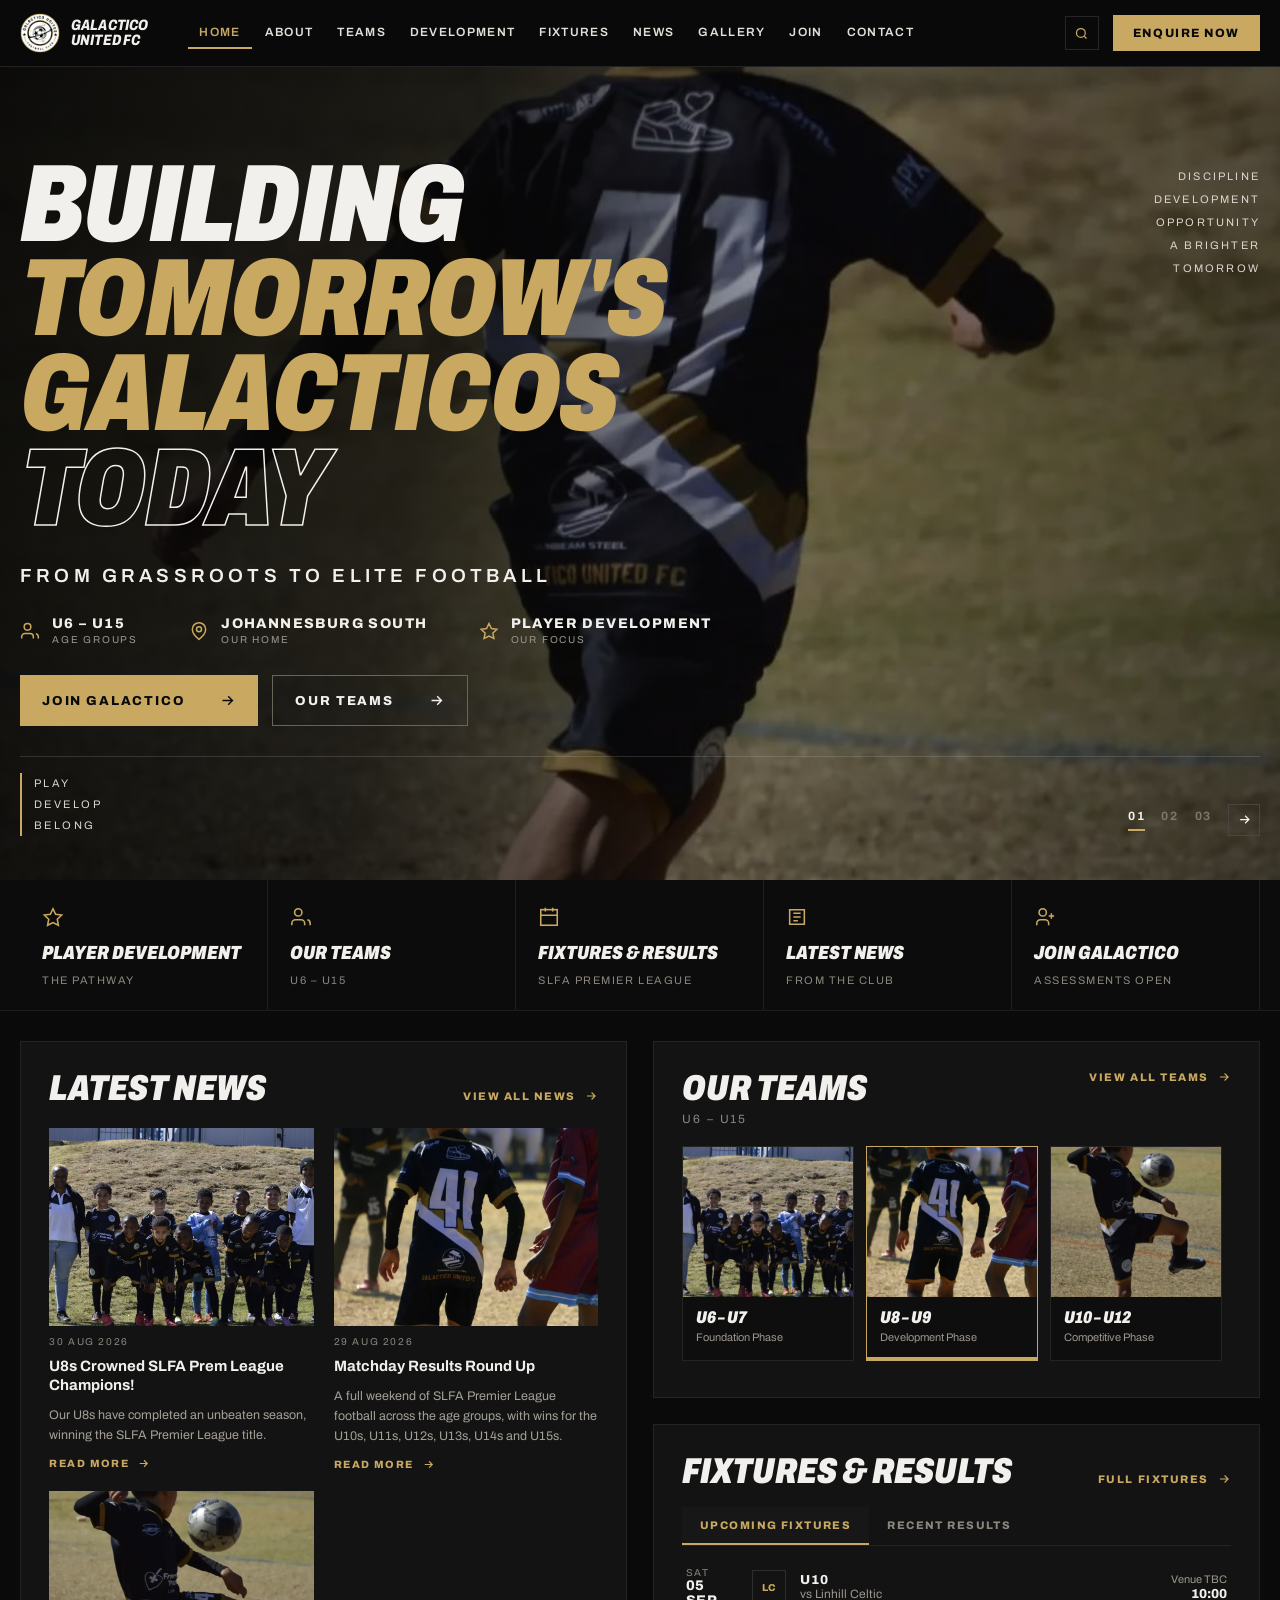
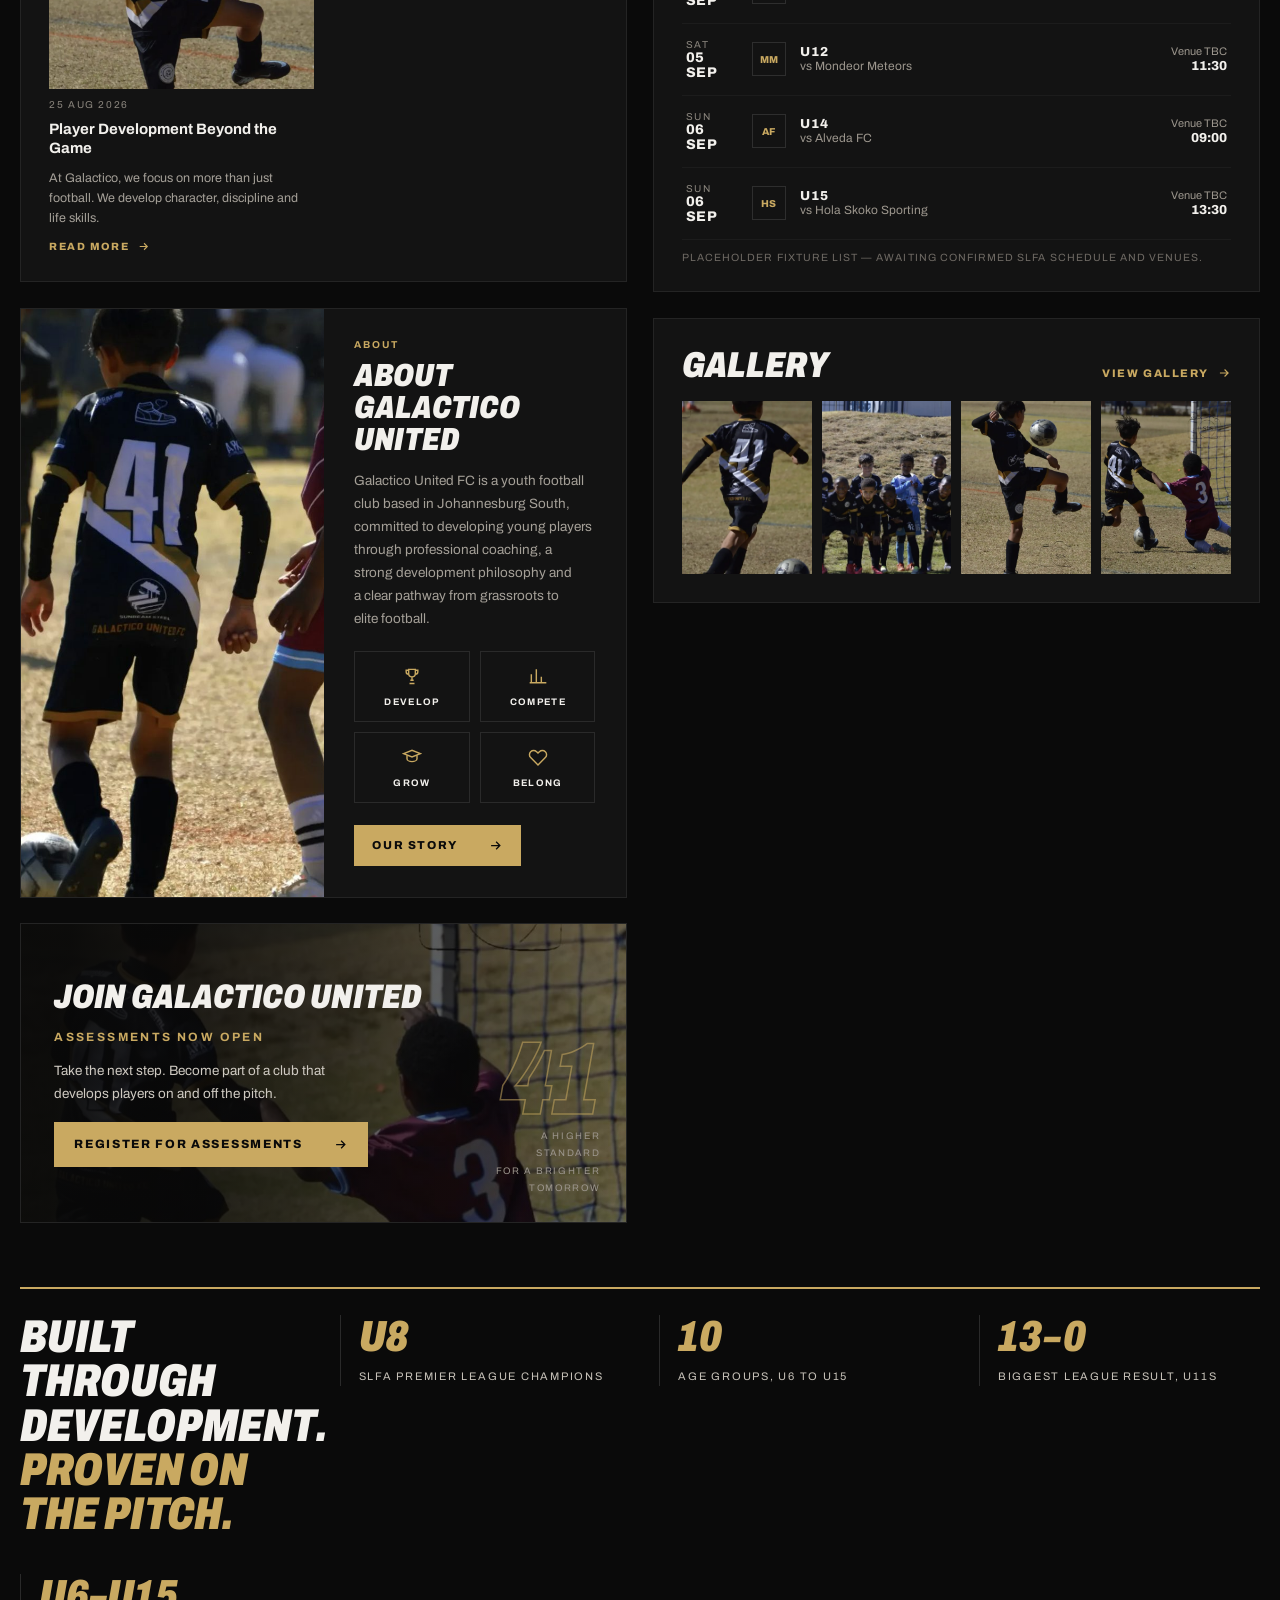
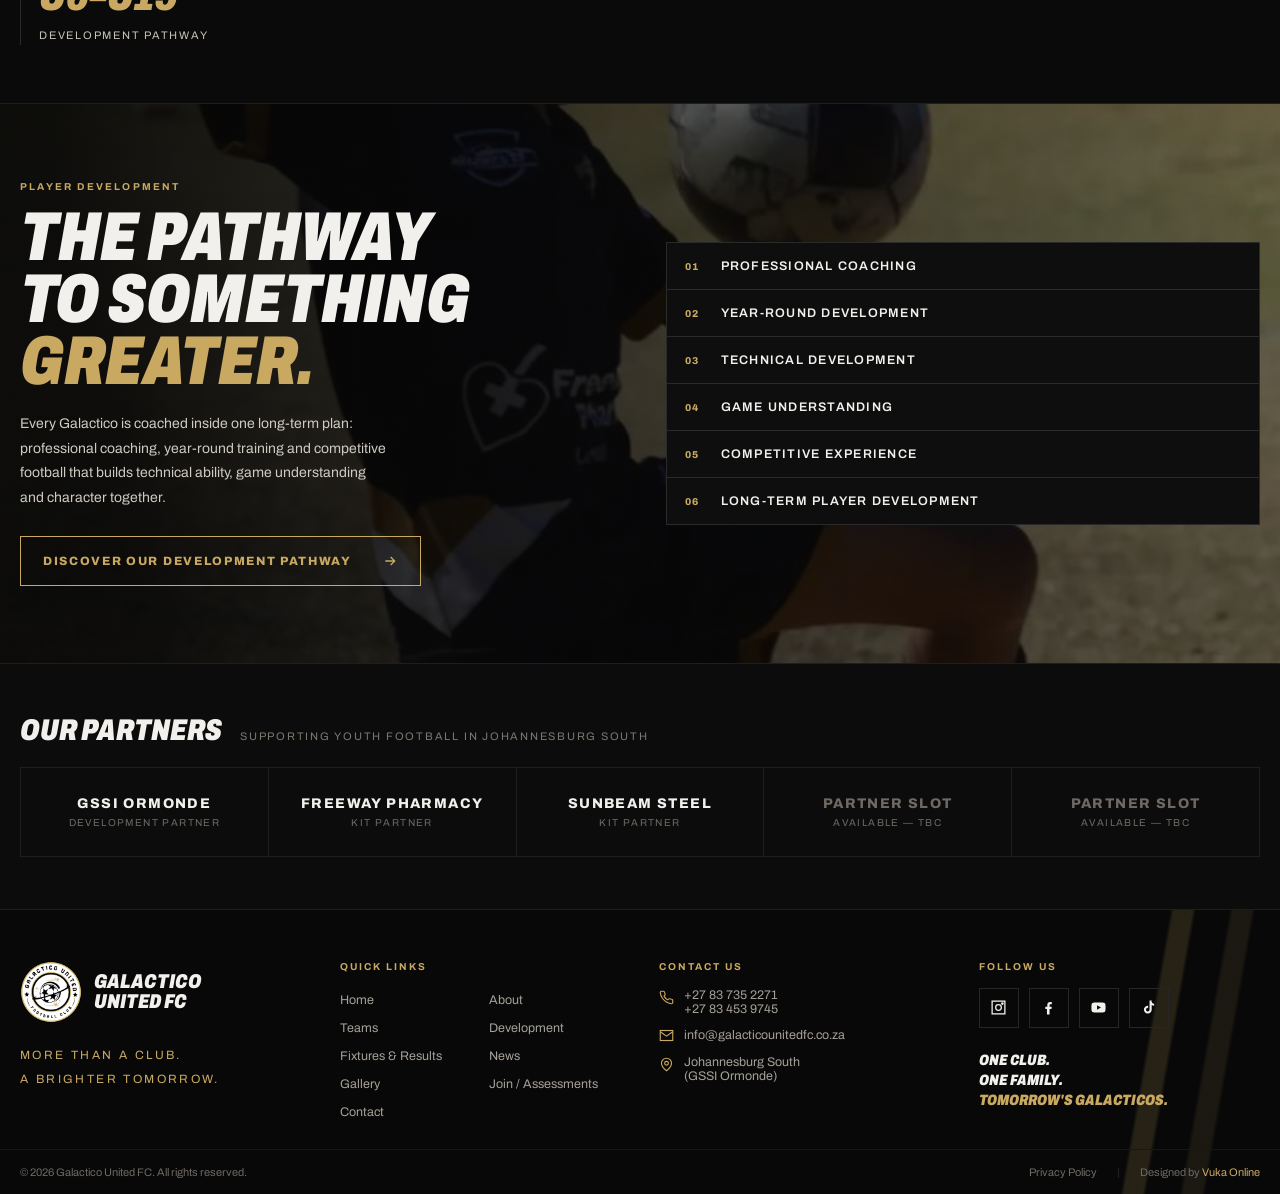
==== commit ca0eb0b4: "Launch prep: live enquiry forms, POPIA consent, privacy notice, Vercel config - api/enquiry.js: Verc" ====
--- a/index.html
+++ b/index.html
@@ -304,7 +304,7 @@
     <div class="foot-bar-in">
       <div>© 2026 Galactico United FC. All rights reserved.</div>
       <div class="foot-bar-links">
-        <a href="#">Privacy Policy</a><span class="sep">|</span><a href="#">Terms &amp; Conditions</a><span class="sep">|</span><div>Designed by <span class="gold">Vuka Online</span></div>
+        <a href="privacy.html">Privacy Policy</a><span class="sep">|</span><div>Designed by <span class="gold">Vuka Online</span></div>
       </div>
     </div>
   </div>
--- a/css/site.css
+++ b/css/site.css
@@ -510,6 +510,16 @@
 .sent h2{font-size:28px;line-height:1;margin:0}
 .sent p{margin:0;font-size:14px;line-height:1.75;color:#B9B4AC;max-width:40ch}
 .sent .btn{padding:14px 20px;font-size:11.5px}
+.legal{max-width:860px}
+.legal h2{margin:36px 0 12px;font-size:13px;letter-spacing:.2em;text-transform:uppercase;color:#C9A961;font-weight:800}
+.legal ul{margin:0 0 20px;padding-left:20px;font-size:15px;line-height:1.85;color:#B9B4AC}
+.legal strong{color:#F2F0EC}
+.hp{position:absolute;left:-9999px;width:1px;height:1px;overflow:hidden}
+.consent{display:flex;gap:12px;align-items:flex-start;margin-top:18px;font-size:12.5px;line-height:1.6;color:#B9B4AC;cursor:pointer}
+.consent input{flex:none;width:18px;height:18px;margin:2px 0 0;accent-color:#C9A961;cursor:pointer}
+.form-err{margin-top:16px;padding:12px 14px;border:1px solid #7A2E2E;background:#1A0F0F;color:#E8B4B4;font-size:13px;line-height:1.6}
+.cf-turnstile{margin-top:18px}
+.form-panel button[type=submit]:disabled{opacity:.6;cursor:progress}
 
 /* ── Contact ──────────────────────────────────────────────────────────── */
 .phead h1.contact-h1{font-size:clamp(34px,5.2vw,66px)}
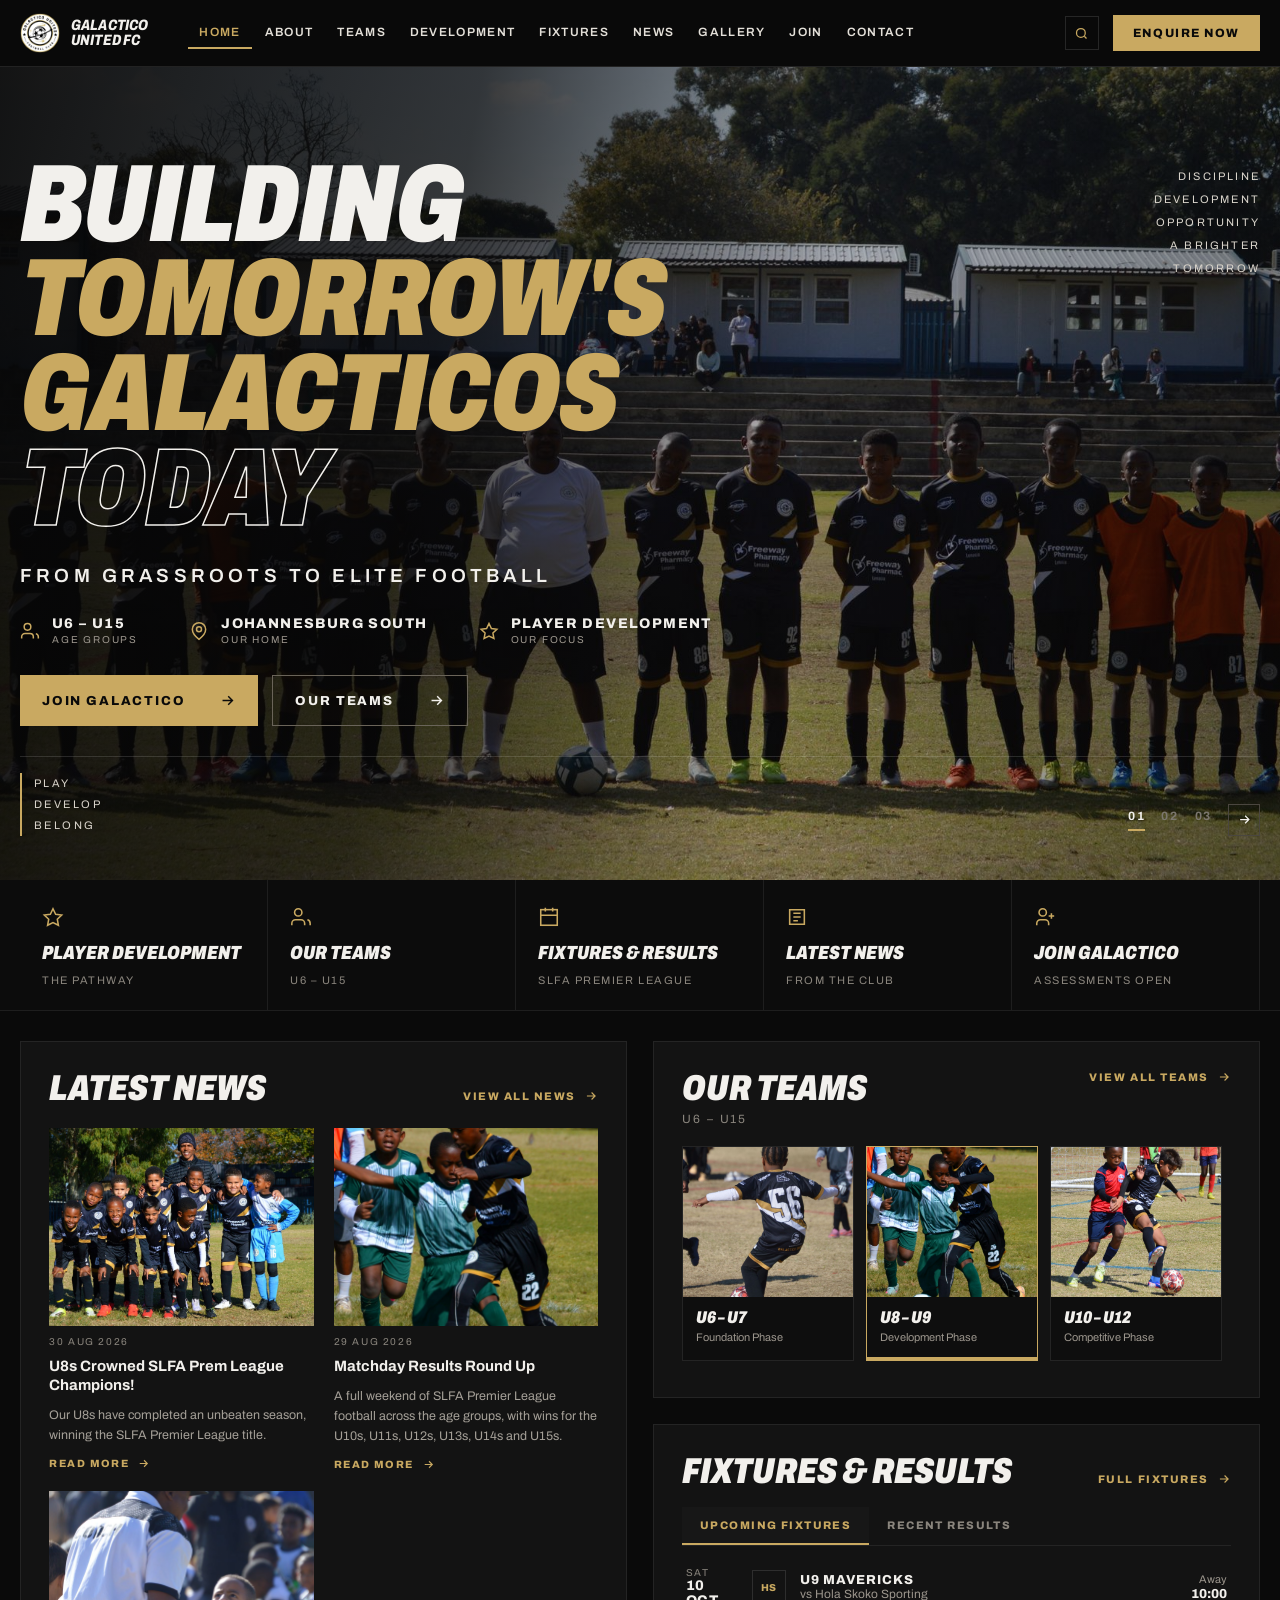
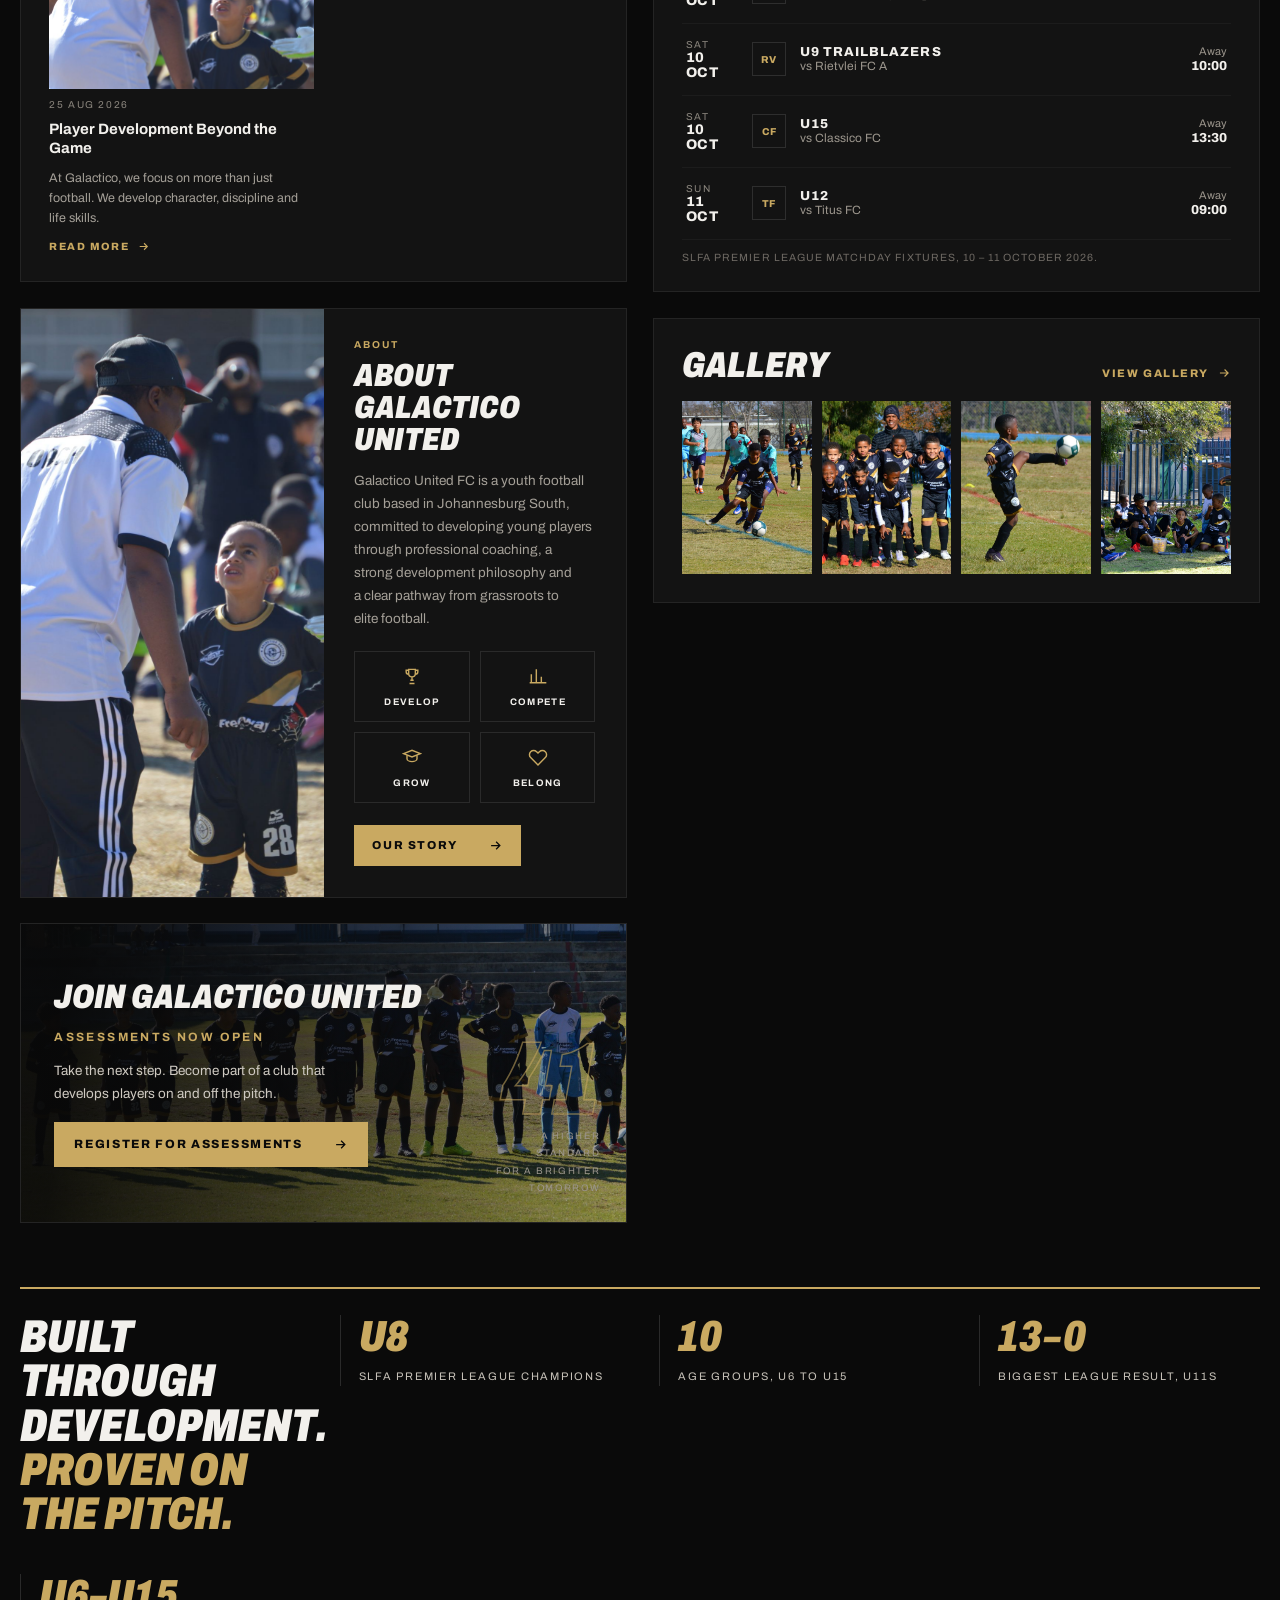
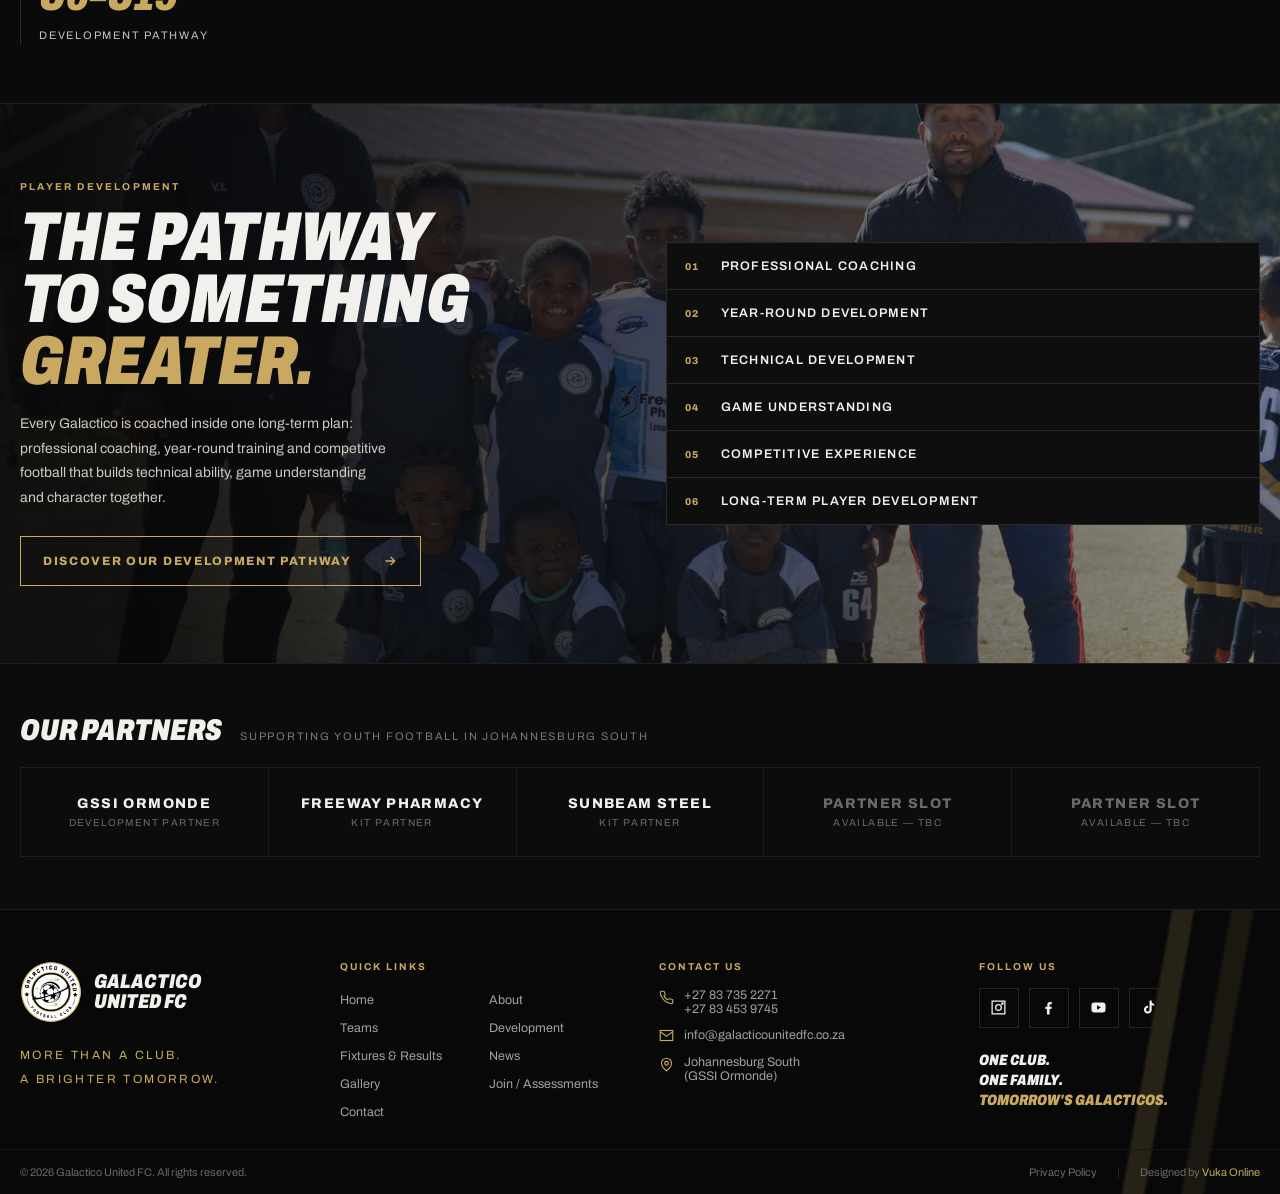
==== commit fb7c4824: "Club team photos (U6-U13) and SLFA fixtures for 10-11 Oct Replace prototype photos with the club's o" ====
--- a/index.html
+++ b/index.html
@@ -80,9 +80,9 @@
 
 <main>
   <section class="hero">
-    <img class="hero-img" data-i="0" src="assets/action-run.jpg" alt="Galactico United player on the ball" style="object-position:60% 40%;opacity:1">
-    <img class="hero-img" data-i="1" src="assets/action-goal.jpg" alt="Galactico United player attacking the goal" style="object-position:50% 30%;opacity:0">
-    <img class="hero-img" data-i="2" src="assets/action-dribble.jpg" alt="Galactico United player shielding the ball" style="object-position:55% 25%;opacity:0">
+    <img class="hero-img" data-i="0" src="assets/u13-lineup.jpg" alt="Galactico United U13 squad lining up before kick-off" style="object-position:60% 45%;opacity:1">
+    <img class="hero-img" data-i="1" src="assets/u9-huddle.jpg" alt="Galactico United U9 players in a team huddle" style="object-position:55% 40%;opacity:0">
+    <img class="hero-img" data-i="2" src="assets/squad-u6-7.jpg" alt="Galactico United U6 and U7 players with their coaches" style="object-position:55% 45%;opacity:0">
     <div class="hero-shade"></div>
     <div class="hero-in">
       <div class="hero-top">
@@ -143,7 +143,7 @@
       </div>
 
       <div class="panel about-block">
-        <div class="about-img"><img class="cover" src="assets/action-dribble.jpg" alt="Galactico United kit detail" style="object-position:52% 30%"></div>
+        <div class="about-img"><img class="cover" src="assets/u6-7-coach.jpg" alt="Galactico United coach with a young player" style="object-position:50% 35%"></div>
         <div class="about-body">
           <span class="kicker">About</span>
           <h2 class="disp st76">About Galactico United</h2>
@@ -159,7 +159,7 @@
       </div>
 
       <div class="join-banner">
-        <img class="hero-img" src="assets/action-goal.jpg" alt="Galactico United player attacking" style="object-position:70% 30%">
+        <img class="hero-img" src="assets/u12-lineup.jpg" alt="Galactico United U12 squad lining up" style="object-position:60% 50%">
         <div class="join-shade"></div>
         <div class="join-body">
           <h2 class="disp st76">Join Galactico United</h2>
@@ -220,7 +220,7 @@
   </section>
 
   <section class="path-sec">
-    <img class="hero-img" src="assets/action-juggle.jpg" alt="Galactico United player in training" style="object-position:50% 25%">
+    <img class="hero-img" src="assets/squad-u7.jpg" alt="Galactico United young players with their coaches" style="object-position:55% 45%">
     <div class="path-shade"></div>
     <div class="path-in">
       <div>
